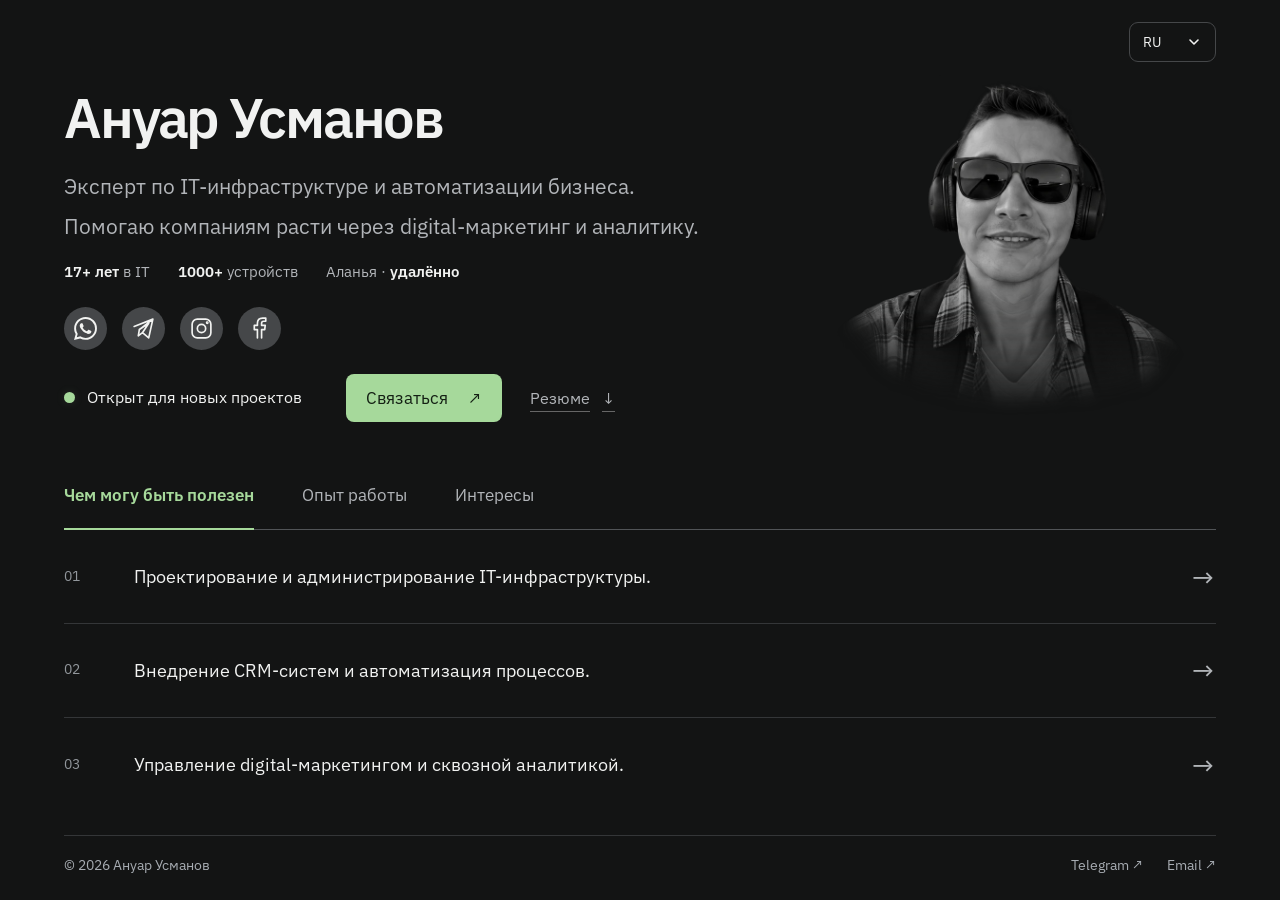
==== index.html @ 5388ab06 "Добавить превью-карточки для мессенджеров Ссылка на сайт уходила в WhatsApp, Telegram и LinkedIn без" ====
<!doctype html><html lang="ru"><head><meta charset="utf-8"><meta name="viewport" content="width=device-width,initial-scale=1,viewport-fit=cover"><title>Ануар Усманов — IT-инфраструктура, CRM и digital-маркетинг</title><meta name="description" content="Администрирование IT-инфраструктуры, внедрение CRM и автоматизация бизнеса, digital-маркетинг и сквозная аналитика. Ануар Усманов — опыт в IT с 2006 года."><meta name="robots" content="index, follow"><meta name="theme-color" content="#131414"><meta name="color-scheme" content="dark"><link rel="canonical" href="https://www.usmanov.biz/"><link rel="alternate" hreflang="ru" href="https://www.usmanov.biz/"><link rel="alternate" hreflang="en" href="https://www.usmanov.biz/en.html"><link rel="alternate" hreflang="tr" href="https://www.usmanov.biz/tr.html"><link rel="alternate" hreflang="x-default" href="https://www.usmanov.biz/"><meta property="og:type" content="profile"><meta property="og:site_name" content="Anuar Usmanov"><meta property="og:title" content="Ануар Усманов — IT-инфраструктура, CRM и digital-маркетинг"><meta property="og:description" content="Администрирование IT-инфраструктуры, внедрение CRM и автоматизация бизнеса, digital-маркетинг и сквозная аналитика. Ануар Усманов — опыт в IT с 2006 года."><meta property="og:url" content="https://www.usmanov.biz/"><meta property="og:image" content="https://www.usmanov.biz/og-ru.jpg"><meta property="og:image:width" content="1200"><meta property="og:image:height" content="630"><meta property="og:image:type" content="image/jpeg"><meta property="og:image:alt" content="Ануар Усманов — эксперт по IT-инфраструктуре и автоматизации бизнеса"><meta property="og:locale" content="ru_RU"><meta name="twitter:card" content="summary_large_image"><meta name="twitter:image" content="https://www.usmanov.biz/og-ru.jpg"><meta name="twitter:title" content="Ануар Усманов — IT-инфраструктура, CRM и digital-маркетинг"><meta name="twitter:description" content="Администрирование IT-инфраструктуры, внедрение CRM и автоматизация бизнеса, digital-маркетинг и сквозная аналитика. Ануар Усманов — опыт в IT с 2006 года."><link rel="icon" href="/favicon.svg" type="image/svg+xml"><link rel="preload" href="/portrait.webp" as="image"><link rel="preload" href="/fonts/plex-sans-600.woff2" as="font" type="font/woff2" crossorigin><link rel="preload" href="/fonts/plex-sans-400.woff2" as="font" type="font/woff2" crossorigin><link rel="stylesheet" href="/style.css"><script src="/app.js" defer></script><script type="application/ld+json">{"@context": "https://schema.org", "@graph": [{"@type": "Person", "@id": "https://www.usmanov.biz/#person", "name": "Ануар Усманов", "alternateName": "Anuar Usmanov", "url": "https://www.usmanov.biz/", "image": "https://www.usmanov.biz/portrait.webp", "email": "rest.vip7@gmail.com", "sameAs": ["https://wa.me/905541892668", "https://t.me/anuar_usm", "https://www.instagram.com/anuar.usmanov", "https://www.facebook.com/anuar.usmanov.71"], "knowsAbout": ["IT infrastructure", "CRM", "Business automation", "Digital marketing", "Web analytics"]}, {"@type": "WebSite", "@id": "https://www.usmanov.biz/#website", "url": "https://www.usmanov.biz/", "name": "Anuar Usmanov", "inLanguage": ["ru", "en", "tr"]}, {"@type": "ProfilePage", "@id": "https://www.usmanov.biz/#webpage", "url": "https://www.usmanov.biz/", "name": "Ануар Усманов — IT-инфраструктура, CRM и digital-маркетинг", "description": "Администрирование IT-инфраструктуры, внедрение CRM и автоматизация бизнеса, digital-маркетинг и сквозная аналитика. Ануар Усманов — опыт в IT с 2006 года.", "inLanguage": "ru", "mainEntity": {"@id": "https://www.usmanov.biz/#person"}, "isPartOf": {"@id": "https://www.usmanov.biz/#website"}}]}</script></head>
<body><a class="skip" href="#content">Перейти к содержимому</a><div class="site"><header class="hero"><details class="language"><summary aria-label="Язык сайта">RU<svg viewBox="0 0 16 16" aria-hidden="true"><path d="m4 6 4 4 4-4"/></svg></summary><nav aria-label="Язык сайта"><a href="/" lang="ru" hreflang="ru" aria-current="page">Русский</a><a href="/en.html" lang="en" hreflang="en">English</a><a href="/tr.html" lang="tr" hreflang="tr">Türkçe</a></nav></details><div class="hero-copy"><h1>Ануар Усманов</h1><div class="intro"><p>Эксперт по IT-инфраструктуре и автоматизации бизнеса.</p><p>Помогаю компаниям расти через digital-маркетинг и аналитику.</p></div><p class="facts"><span><b>17+ лет</b> в IT</span><span><b>1000+</b> устройств</span><span>Аланья · <b>удалённо</b></span></p><nav class="socials" aria-label="Social"><a href="https://wa.me/905541892668" target="_blank" rel="noopener noreferrer" aria-label="WhatsApp" title="WhatsApp"><svg viewBox="0 0 24 24" aria-hidden="true"><path d="M17.472 14.382c-.297-.149-1.758-.867-2.03-.967-.273-.099-.471-.148-.67.15-.197.297-.767.966-.94 1.164-.173.199-.347.223-.644.075-.297-.15-1.255-.463-2.39-1.475-.883-.788-1.48-1.761-1.653-2.059-.173-.297-.018-.458.13-.606.134-.133.298-.347.446-.52.149-.174.198-.298.298-.497.099-.198.05-.371-.025-.52-.075-.149-.669-1.612-.916-2.207-.242-.579-.487-.5-.669-.51-.173-.008-.371-.01-.57-.01-.198 0-.52.074-.792.372-.272.297-1.04 1.016-1.04 2.479 0 1.462 1.065 2.875 1.213 3.074.149.198 2.096 3.2 5.077 4.487.709.306 1.262.489 1.694.625.712.227 1.36.195 1.871.118.571-.085 1.758-.719 2.006-1.413.248-.694.248-1.289.173-1.413-.074-.124-.272-.198-.57-.347m-5.421 7.403h-.004a9.87 9.87 0 01-5.031-1.378l-.361-.214-3.741.982.998-3.648-.235-.374a9.86 9.86 0 01-1.51-5.26c.001-5.45 4.436-9.884 9.888-9.884 2.64 0 5.122 1.03 6.988 2.898a9.825 9.825 0 012.893 6.994c-.003 5.45-4.437 9.884-9.885 9.884m8.413-18.297A11.815 11.815 0 0012.05 0C5.495 0 .16 5.335.157 11.892c0 2.096.547 4.142 1.588 5.945L.057 24l6.305-1.654a11.882 11.882 0 005.683 1.448h.005c6.554 0 11.89-5.335 11.893-11.893a11.821 11.821 0 00-3.48-8.413Z"/></svg></a><a href="https://t.me/anuar_usm" target="_blank" rel="noopener noreferrer" aria-label="Telegram" title="Telegram"><svg viewBox="0 0 24 24" aria-hidden="true"><path d="m21 3-4 18-6-5-4 3 1-6L21 3ZM8 13l9-6-6 9M3 10l18-7"/></svg></a><a href="https://www.instagram.com/anuar.usmanov" target="_blank" rel="noopener noreferrer" aria-label="Instagram" title="Instagram"><svg viewBox="0 0 24 24" aria-hidden="true"><rect x="3" y="3" width="18" height="18" rx="5"/><circle cx="12" cy="12" r="4"/><circle cx="17.5" cy="6.5" r=".6"/></svg></a><a href="https://www.facebook.com/anuar.usmanov.71" target="_blank" rel="noopener noreferrer" aria-label="Facebook" title="Facebook"><svg viewBox="0 0 24 24" aria-hidden="true"><path d="M14 21v-8h3l.5-4H14V7c0-1 .5-2 2-2h2V2h-3c-3 0-5 2-5 5v2H7v4h3v8"/></svg></a></nav></div><div class="portrait"><img src="/portrait.webp" alt="Ануар Усманов" width="1254" height="1254" fetchpriority="high" decoding="async"></div><div class="hero-bottom"><p class="availability"><span aria-hidden="true"></span>Открыт для новых проектов</p><div class="actions"><a class="primary" href="https://t.me/anuar_usm" data-dialog="contact">Связаться <span aria-hidden="true">↗</span></a><a class="resume-link" href="/anuar-usmanov-it.pdf" data-dialog="resume">Резюме <span aria-hidden="true">↓</span></a></div></div></header>
<main id="content" tabindex="-1"><nav class="tabs" aria-label="Опыт работы"><a id="tab-services" class="tab" href="#services" aria-current="true">Чем могу быть полезен</a><a id="tab-experience" class="tab" href="#experience">Опыт работы</a><a id="tab-interests" class="tab" href="#interests">Интересы</a></nav><div class="panels"><section id="services" class="panel" aria-labelledby="tab-services"><h2 class="sr-only">Чем могу быть полезен</h2><div class="services"><a class="service-row" href="#experience-0"><span class="number">01</span><span>Проектирование и администрирование IT-инфраструктуры.</span><span class="arrow" aria-hidden="true">→</span></a><a class="service-row" href="#experience-1"><span class="number">02</span><span>Внедрение CRM-систем и автоматизация процессов.</span><span class="arrow" aria-hidden="true">→</span></a><a class="service-row" href="#experience-2"><span class="number">03</span><span>Управление digital-маркетингом и сквозной аналитикой.</span><span class="arrow" aria-hidden="true">→</span></a></div></section><section id="experience" class="panel" aria-labelledby="tab-experience"><h2 class="sr-only">Опыт работы</h2><div class="detail-stack"><article class="detail" id="experience-0" aria-labelledby="heading-experience-0"><span class="detail-index">01 / 03</span><h3 id="heading-experience-0">IT-инфраструктура</h3><p>В IT с 2006 года. Администрировал более 1000 устройств. Настраиваю серверы, сети, Active Directory, VPN, резервное копирование и безопасность.</p><p class="tags">Windows Server · Linux · MikroTik · Microsoft 365</p></article><article class="detail" id="experience-1" aria-labelledby="heading-experience-1"><span class="detail-index">02 / 03</span><h3 id="heading-experience-1">CRM и автоматизация</h3><p>Внедряю amoCRM, Bitrix24 и Kommo. Интегрирую сервисы, настраиваю мониторинг и поддержку пользователей. Готовлю документацию и инструкции для команд.</p><p class="tags">amoCRM · Bitrix24 · Kommo · Zabbix · Grafana</p></article><article class="detail" id="experience-2" aria-labelledby="heading-experience-2"><span class="detail-index">03 / 03</span><h3 id="heading-experience-2">Маркетинг и аналитика</h3><p>Реклама в Google Ads, Яндекс Директе, VK Ads и Meta Ads. Сквозная аналитика, GA4, Метрика, GTM и Conversion API. SEO, ретаргетинг и A/B-тесты.</p><p class="tags">Google Ads · Яндекс Директ · GA4 · GTM · SEO</p></article></div><div class="pager"><button type="button" data-step="-1" aria-label="Назад">←</button><div class="page-dots"><button type="button" class="page-dot" data-page="0" aria-label="IT-инфраструктура" aria-pressed="true">01</button><button type="button" class="page-dot" data-page="1" aria-label="CRM и автоматизация" aria-pressed="false">02</button><button type="button" class="page-dot" data-page="2" aria-label="Маркетинг и аналитика" aria-pressed="false">03</button></div><button type="button" data-step="1" aria-label="Далее">→</button></div></section><section id="interests" class="panel" aria-labelledby="tab-interests"><h2 class="sr-only">Интересы</h2><div class="detail-stack"><article class="detail" id="interests-0" aria-labelledby="heading-interests-0"><span class="detail-index">01 / 03</span><h3 id="heading-interests-0">Веб-разработка и ИИ</h3><p>Создаю сайты и дашборды с помощью ИИ. Применяю специализированные skills, адаптирую интерфейсы под разные экраны и развёртываю проекты на Vercel.</p><p class="tags">Сайты · Дашборды · AI · Vercel</p></article><article class="detail" id="interests-1" aria-labelledby="heading-interests-1"><span class="detail-index">02 / 03</span><h3 id="heading-interests-1">За пределами экрана</h3><p>Люблю пешие маршруты в горах, настольный теннис и пляжный волейбол. Есть спортивный разряд по настольному теннису.</p><p class="tags">Горы · Теннис · Волейбол</p></article><article class="detail" id="interests-2" aria-labelledby="heading-interests-2"><span class="detail-index">03 / 03</span><h3 id="heading-interests-2">Образование и языки</h3><p>ЕНУ им. Л. Н. Гумилёва, математическое компьютерное моделирование, 2009. Казахский — родной, русский — C2, турецкий — B2, английский — B1.</p><p class="tags">Windows Server · Веб-разработка · Vue.js</p></article></div><div class="pager"><button type="button" data-step="-1" aria-label="Назад">←</button><div class="page-dots"><button type="button" class="page-dot" data-page="0" aria-label="Веб-разработка и ИИ" aria-pressed="true">01</button><button type="button" class="page-dot" data-page="1" aria-label="За пределами экрана" aria-pressed="false">02</button><button type="button" class="page-dot" data-page="2" aria-label="Образование и языки" aria-pressed="false">03</button></div><button type="button" data-step="1" aria-label="Далее">→</button></div></section></div></main><footer><span>© 2026 Ануар Усманов</span><div><a href="https://t.me/anuar_usm" target="_blank" rel="noopener noreferrer">Telegram ↗</a><a href="mailto:rest.vip7@gmail.com">Email ↗</a></div></footer></div>
<dialog id="contact" aria-labelledby="contact-title"><button class="close" aria-label="Закрыть">×</button><h2 id="contact-title">Обсудим вашу задачу</h2><p>Напишите о проекте, задачах и сроках — обсудим, чем я могу помочь.</p><a class="dialog-link" href="https://t.me/anuar_usm" target="_blank" rel="noopener noreferrer"><span>Telegram<small>@anuar_usm</small></span>↗</a><a class="dialog-link" href="https://wa.me/905541892668" target="_blank" rel="noopener noreferrer"><span>WhatsApp<small>+90 554 189 26 68</small></span>↗</a><a class="dialog-link" href="mailto:rest.vip7@gmail.com"><span>Email<small>rest.vip7@gmail.com</small></span>↗</a></dialog><dialog id="resume" aria-labelledby="resume-title"><button class="close" aria-label="Закрыть">×</button><h2 id="resume-title">Опыт в деталях</h2><p>Выберите направление. Резюме на русском языке.</p><a class="dialog-link" href="/anuar-usmanov-it.pdf" download><span>Системный администратор<small>Февраль 2025 · PDF</small></span>↓</a><a class="dialog-link" href="/anuar-usmanov-digital.pdf" download><span>Трафик-менеджер<small>Март 2025 · PDF</small></span>↓</a></dialog><script>(function(m,e,t,r,i,k,a){m[i]=m[i]||function(){(m[i].a=m[i].a||[]).push(arguments)};m[i].l=1*new Date();for(var j=0;j<document.scripts.length;j++){if(document.scripts[j].src===r){return}}k=e.createElement(t),a=e.getElementsByTagName(t)[0],k.async=1,k.src=r,a.parentNode.insertBefore(k,a)})(window,document,"script","https://mc.yandex.ru/metrika/tag.js","ym");ym(94920743,"init",{clickmap:true,trackLinks:true,accurateTrackBounce:true})</script><noscript><div><img src="https://mc.yandex.ru/watch/94920743" style="position:absolute;left:-9999px" alt=""></div></noscript></body></html>
---- style.css ----
@font-face{font-family:"IBM Plex Sans";font-style:normal;font-weight:400;font-display:swap;src:url("/fonts/plex-sans-400.woff2") format("woff2")}
@font-face{font-family:"IBM Plex Sans";font-style:normal;font-weight:600;font-display:swap;src:url("/fonts/plex-sans-600.woff2") format("woff2")}
:root{color-scheme:dark;--bg:#131414;--text:#f1f2f1;--muted:#b2b5b9;--accent:#a6d99b;--line:#343638;font-family:"IBM Plex Sans",system-ui,-apple-system,"Segoe UI",sans-serif;background:var(--bg);color:var(--text);font-synthesis:none}*{box-sizing:border-box}body{margin:0}a{color:inherit;text-decoration:none}button,summary,a{-webkit-tap-highlight-color:transparent;touch-action:manipulation}button{font:inherit;color:inherit;cursor:pointer;background:none;border:0}button:focus-visible,a:focus-visible,summary:focus-visible{outline:2px solid var(--accent);outline-offset:5px}svg{width:24px;height:24px;fill:none;stroke:currentColor;stroke-width:1.6;stroke-linecap:round;stroke-linejoin:round}p,h1,h2,h3{margin:0}button:disabled{opacity:.35;cursor:default}.sr-only{position:absolute;width:1px;height:1px;padding:0;margin:-1px;overflow:hidden;clip:rect(0,0,0,0);white-space:nowrap;border:0}.skip{position:fixed;top:12px;left:12px;z-index:20;background:var(--accent);color:#131414;padding:12px;transform:translateY(-180%)}.skip:focus{transform:none}.site{width:min(100%,1440px);margin:auto;padding:42px 64px 24px}.hero{position:relative;min-height:405px;padding:28px 0 35px}.hero-copy{position:relative;z-index:1;width:66%}h1{font-size:clamp(2.5rem,4.4vw,4rem);line-height:1.07;letter-spacing:-.038em;font-weight:600}.intro{max-width:690px;margin-top:24px;color:var(--muted);font-size:clamp(1rem,1.65vw,1.45rem);line-height:1.42}.intro p+p{margin-top:10px}.socials{display:flex;gap:15px;margin-top:26px}.socials a{width:43px;height:43px;display:grid;place-items:center;border-radius:50%;background:#454749;color:#f2f3f1;transition:background .18s,transform .18s}.socials svg{width:25px;height:25px}.socials a:hover{background:#616663;transform:translateY(-2px)}.language{position:absolute;right:0;top:-20px;z-index:5;font-size:14px}.language summary{list-style:none;display:flex;align-items:center;justify-content:space-between;gap:25px;padding:10px 13px;border:1px solid #454749;border-radius:9px;cursor:pointer;min-height:40px}.language summary::-webkit-details-marker{display:none}.language svg{width:16px;height:16px}.language nav{position:absolute;top:calc(100% + 8px);right:0;padding:6px;width:132px;background:#222424;border:1px solid var(--line);border-radius:10px;box-shadow:0 12px 35px #0008}.language nav a{display:block;padding:11px;border-radius:5px}.language nav a:hover,.language nav a[aria-current]{color:var(--accent);background:#303530}.portrait{position:absolute;right:1%;top:8px;width:33%;max-width:400px;pointer-events:none;isolation:isolate}.portrait img{display:block;width:100%;height:auto;filter:brightness(.86);mask-image:linear-gradient(to bottom,#000 0%,#000 55%,#000b 70%,transparent 97%);-webkit-mask-image:linear-gradient(to bottom,#000 0%,#000 55%,#000b 70%,transparent 97%)}.hero-bottom{position:relative;z-index:2;display:flex;align-items:center;gap:44px;margin-top:22px}.availability{display:flex;align-items:center;gap:12px;font-size:16px;line-height:1.4}.availability>span{width:11px;height:11px;flex:none;border-radius:50%;background:var(--accent);box-shadow:0 0 10px #a6d99b20}.actions{display:flex;align-items:center;gap:28px}.primary{display:inline-flex;gap:20px;align-items:center;justify-content:center;border-radius:8px;padding:13px 20px;min-height:46px;font-size:17px;background:var(--accent);color:#142014;transition:background .18s}.primary:hover{background:#b9e9ae}.resume-link{display:flex;gap:12px;align-items:center;color:var(--muted);font-size:16px;padding:12px 0;text-decoration:underline;text-decoration-color:#666;text-underline-offset:7px}.resume-link:hover{color:var(--text)}main{min-width:0;outline:none}.tabs{display:flex;gap:48px;border-bottom:1px solid #515457}.tab{font-size:17px;line-height:1.3;padding:0 0 22px;color:var(--muted);border-bottom:2px solid transparent;margin-bottom:-1px;min-height:44px;display:flex;align-items:center}.tab:hover{color:var(--text)}.tab[aria-current]{color:var(--accent);border-bottom-color:var(--accent);font-weight:600}.panel{padding:0}.service-row{min-height:78px;padding:20px 0;display:grid;grid-template-columns:50px 1fr 24px;gap:20px;align-items:center;border-bottom:1px solid var(--line);font-size:18px;line-height:1.4;transition:color .18s,background .18s}.service-row:hover{color:var(--accent);background:#ffffff02}.number{font-size:14px;color:#92979c}.arrow{color:var(--muted);font-size:27px;font-weight:400;transition:transform .18s}.service-row:hover .arrow{transform:translateX(4px);color:var(--accent)}.detail-stack{position:relative}.detail{padding:24px 0 15px}.detail-index{color:var(--accent);font-size:13px;letter-spacing:.08em}.detail h3{font-size:23px;font-weight:600;letter-spacing:-.02em;margin:8px 0 12px}.detail p{max-width:960px;font-size:17px;color:#c5c8ca;line-height:1.5}.detail .tags{font-size:14px;color:#9da7a0;margin-top:14px}.pager{display:none;align-items:center;justify-content:flex-end;gap:20px;border-top:1px solid var(--line);padding-top:6px}.pager button{min-width:42px;min-height:38px;color:var(--muted);font-size:20px;border-radius:5px}.page-dots{display:flex;gap:4px}.page-dots button{font-size:13px}.page-dot[aria-pressed=true]{color:var(--accent);background:#a6d99b0d}.pager button:hover{color:var(--accent)}footer{display:flex;justify-content:space-between;align-items:center;gap:20px;border-top:1px solid var(--line);padding-top:20px;margin-top:30px;color:#a7acb2;font-size:14px;line-height:1.4}footer>div{display:flex;gap:24px}footer a:hover{color:var(--accent)}dialog{color:var(--text);background:#1c1e1e;border:1px solid #414541;border-radius:15px;padding:42px 30px 26px;width:min(490px,calc(100% - 32px));max-height:calc(100dvh - 32px);box-shadow:0 20px 120px #0009}dialog::backdrop{background:#080a09bf;backdrop-filter:blur(8px)}dialog h2{font-size:27px;letter-spacing:-.025em;line-height:1.2;margin-bottom:15px}dialog>p{color:var(--muted);font-size:16px;line-height:1.5;margin-bottom:20px}.close{position:absolute;right:8px;top:5px;width:44px;height:44px;font-size:28px;color:var(--muted)}.dialog-link{display:flex;align-items:center;justify-content:space-between;gap:12px;padding:18px 0;border-top:1px solid var(--line);font-size:18px}.dialog-link:hover{color:var(--accent)}.dialog-link small{display:block;color:var(--muted);font-size:14px;margin-top:6px}.not-found{max-width:800px;margin:15vh auto;padding:32px}.not-found h1{margin:25px 0}
.js .site{height:100svh;min-height:660px;display:grid;grid-template-rows:minmax(330px,1.35fr) minmax(280px,1fr) auto}.js .hero{min-height:0;display:flex;flex-direction:column;justify-content:center;padding-top:18px}.js .hero-bottom{margin-top:24px}.js main{display:flex;flex-direction:column;min-height:0}.js .panels{flex:1;min-height:0;position:relative}.js .panel{height:100%;display:flex;flex-direction:column;justify-content:space-between}.js .panel[hidden],.js .detail[hidden]{display:none}.js .services{height:100%;display:grid;grid-template-rows:repeat(3,1fr)}.js .service-row{min-height:0}.js .pager{display:flex}.js .detail-stack{flex:1;min-height:0}.js footer{margin-top:24px}.js .service-row:last-child{border-bottom:0}
@media(min-width:1600px){.site{max-width:1540px;padding-top:6vh;padding-bottom:4vh}.hero-copy{width:65%}.intro{font-size:24px}.portrait{max-width:440px}.tab{font-size:20px}.service-row{font-size:22px}.detail p{font-size:20px;max-width:1050px}.detail h3{font-size:28px}.availability{font-size:18px}}
@media(max-height:780px) and (min-width:761px){.site{padding-top:28px;padding-bottom:18px}.js .site{min-height:600px;grid-template-rows:minmax(285px,1.35fr) minmax(245px,1fr) auto}.hero{padding-top:10px}.language{top:-7px}h1{font-size:clamp(2.4rem,4vw,3.6rem)}.intro{margin-top:18px;font-size:19px}.socials{margin-top:18px}.portrait{max-width:315px;top:15px}.js .hero-bottom{margin-top:17px}.tab{padding-bottom:17px}.detail{padding-top:15px}.detail h3{font-size:21px;margin-bottom:8px}.detail p{font-size:16px;line-height:1.45}.detail .tags{margin-top:9px}.js footer{margin-top:16px;padding-top:16px}}
@media(max-width:1050px){.site{padding-left:36px;padding-right:36px}.hero-copy{width:70%}.portrait{right:-8px;width:32%;top:45px}.hero-bottom{gap:24px}.tabs{gap:32px}.intro{max-width:540px}.availability{font-size:14px}.actions{gap:20px}.service-row{font-size:17px;grid-template-columns:35px 1fr 24px;gap:14px}}
@media(max-width:760px){.site{padding:24px 24px 18px}.js .site{min-height:640px;grid-template-rows:minmax(300px,1.15fr) minmax(260px,1fr) auto}.hero{padding:40px 0 22px;min-height:330px}.js .hero{padding-top:28px;padding-bottom:26px;justify-content:center}.language{top:-10px}.language summary{min-height:34px;padding:6px 10px;font-size:12px;gap:13px}.hero-copy{width:100%}h1{font-size:clamp(1.9rem,5.6vw,2.8rem);max-width:95%;letter-spacing:-.035em}.intro{font-size:16px;line-height:1.4;max-width:70%;margin-top:17px}.intro p+p{margin-top:9px}.portrait{width:31%;top:86px;right:-10px}.socials{margin-top:18px;gap:12px}.socials a{width:36px;height:36px}.socials svg{width:22px;height:22px}.hero-bottom{display:flex;flex-wrap:wrap;gap:16px}.js .hero-bottom{margin-top:17px}.availability{font-size:14px;gap:9px}.availability>span{width:8px;height:8px}.actions{gap:24px}.primary{font-size:15px;padding:10px 16px;min-height:42px;gap:16px}.resume-link{font-size:14px;padding:10px 0}.tabs{gap:0;justify-content:space-between}.tab{font-size:14px;padding:0 4px 15px;max-width:42%;line-height:1.35}.tab:first-child{padding-left:0;max-width:40%}.service-row{font-size:16px;line-height:1.4;grid-template-columns:23px 1fr 20px;gap:12px;padding:14px 0;min-height:74px}.number{font-size:12px}.arrow{font-size:23px}.detail{padding:18px 0 10px}.detail h3{font-size:21px;margin:6px 0 10px}.detail p{font-size:16px;line-height:1.45}.detail .tags{font-size:12px;line-height:1.4;margin-top:12px}.detail-index{font-size:12px}.pager{padding-top:3px;gap:16px}.pager button{min-height:34px}.js footer{margin-top:16px;padding-top:15px}footer{font-size:12px;gap:10px}footer>div{gap:15px}.js:has(.panel:not(#services):not([hidden])) .site{grid-template-rows:minmax(260px,.95fr) minmax(310px,1.2fr) auto}.js:has(.panel:not(#services):not([hidden])) .intro{font-size:15px}.js:has(.panel:not(#services):not([hidden])) .socials{margin-top:12px}}
@media(max-width:380px){.site{padding-left:18px;padding-right:18px}.js .site{min-height:620px}h1{font-size:28px}.intro{font-size:15px;max-width:73%}.portrait{width:30%;right:-9px}.hero-bottom{gap:12px}.tab{font-size:13px}.service-row{font-size:15px;gap:9px}.detail p{font-size:15px}.detail h3{font-size:20px}.detail .tags{margin-top:8px}.js:has(.panel:not(#services):not([hidden])) .site{grid-template-rows:265px minmax(295px,1fr) auto}.js:has(.panel:not(#services):not([hidden])) .hero{padding-top:20px;padding-bottom:12px}.js:has(.panel:not(#services):not([hidden])) .intro{font-size:14px}.js:has(.panel:not(#services):not([hidden])) .hero-bottom{margin-top:12px}.js:has(.panel:not(#services):not([hidden])) .socials{margin-top:10px}.js footer{margin-top:10px;padding-top:12px}footer{font-size:11px}footer>div{gap:12px}}
@media(max-height:520px) and (min-width:600px){.site{padding:20px 28px 14px}.js .site{min-height:360px;height:100svh;grid-template-columns:1fr 1fr;grid-template-rows:1fr auto;column-gap:32px}.hero-copy{width:100%}.js .hero{padding:24px 0 8px}.portrait{display:none}.language{top:-9px;right:0}h1{font-size:30px;padding-right:50px}.intro{font-size:15px;max-width:100%;margin-top:12px}.socials{margin-top:12px}.socials a{width:30px;height:30px}.hero-bottom{flex-direction:column;align-items:flex-start;gap:8px}.js .hero-bottom{margin-top:10px}.availability{font-size:13px}.primary{min-height:36px;padding:8px 14px;font-size:14px}.actions{gap:20px}.tabs{gap:14px}.tab{font-size:13px;padding-bottom:13px}.service-row{font-size:15px;grid-template-columns:20px 1fr 18px;gap:8px;padding:10px 0}.js main{padding-top:6px}.detail{padding-top:12px}.detail p{font-size:14px;line-height:1.35}.detail h3{font-size:18px;margin:5px 0 8px}.detail .tags{font-size:12px;margin-top:8px}.detail-index{font-size:12px}.pager button{min-height:28px}.pager{padding-top:0}.js footer{grid-column:1/-1;margin-top:8px;padding-top:9px;font-size:12px}.js:has(.panel:not(#services):not([hidden])) .site{grid-template-rows:1fr auto}.js:has(.panel:not(#services):not([hidden])) .intro{font-size:15px}}
@media(max-width:760px) and (min-height:521px){.js:has(.panel:not(#services):not([hidden])) .site{grid-template-rows:210px minmax(295px,1fr) auto;min-height:560px}.js:has(.panel:not(#services):not([hidden])) .hero{padding-top:32px;padding-bottom:20px;justify-content:center}.js:has(.panel:not(#services):not([hidden])) .intro,.js:has(.panel:not(#services):not([hidden])) .socials{display:none}.js:has(.panel:not(#services):not([hidden])) .hero-copy{width:78%}.js:has(.panel:not(#services):not([hidden])) h1{font-size:28px}.js:has(.panel:not(#services):not([hidden])) .portrait{width:27%;top:34px;right:-10px}.js:has(.panel:not(#services):not([hidden])) .hero-bottom{margin-top:20px;gap:14px}.js:has(.panel:not(#services):not([hidden])) .language{top:-10px}}
@media(max-width:380px) and (max-height:620px){.js .site{min-height:560px;grid-template-rows:295px minmax(200px,1fr) auto;padding-top:16px;padding-bottom:12px}.js .hero{padding-top:28px;padding-bottom:12px}.intro{font-size:14px;line-height:1.35;margin-top:12px}.intro p+p{margin-top:7px}.socials{margin-top:12px}.js .hero-bottom{margin-top:12px;gap:10px}.service-row{font-size:14px;padding:10px 0}.tab{padding-bottom:10px}.js:has(.panel:not(#services):not([hidden])) .site{grid-template-rows:180px minmax(300px,1fr) auto}.js:has(.panel:not(#services):not([hidden])) .hero{padding-top:24px}.js:has(.panel:not(#services):not([hidden])) .hero-bottom{gap:10px;margin-top:14px}.detail{padding-top:12px}.detail p{font-size:15px}}
@media(max-width:380px) and (min-height:521px){.js:has(.panel:not(#services):not([hidden])) .site{grid-template-rows:180px minmax(285px,1fr) auto}.js:has(.panel:not(#services):not([hidden])) .hero-copy{width:82%}.js:has(.panel:not(#services):not([hidden])) h1{font-size:25px}.js:has(.panel:not(#services):not([hidden])) .hero{padding-top:22px;padding-bottom:10px}.js:has(.panel:not(#services):not([hidden])) .hero-bottom{margin-top:12px;gap:10px}.detail .tags{font-size:12px}.detail p{font-size:15px;line-height:1.4}}
.socials a[aria-label="WhatsApp"] svg{fill:currentColor;stroke:none;width:23px;height:23px}
@media(max-width:760px){.portrait{display:none}.intro{max-width:100%}.js:has(.panel:not(#services):not([hidden])) .hero-copy{width:100%}.socials a[aria-label="WhatsApp"] svg{width:21px;height:21px}}
.js.needs-space .site{height:auto;min-height:100svh;grid-template-rows:auto auto auto}.js.needs-space .hero{min-height:250px}.js.needs-space .detail-stack{min-height:max-content}.js.needs-space .panel{height:auto}
@media(prefers-reduced-motion:reduce){*,*::before,*::after{transition:none!important;animation:none!important}}@media print{.site,.js .site{height:auto;display:block;min-height:0}.hero{min-height:0}.language,.socials,.actions,.pager,dialog{display:none!important}.js .panel[hidden],.js .detail[hidden]{display:block!important}.js .panel{height:auto}body,:root{background:white;color:black}.intro,.detail p,.detail .tags{color:#333}.portrait{display:none}.tabs{margin-top:30px}.detail{break-inside:avoid}}

/* ── Правки ревизии ───────────────────────────────────────────────────────
   Идут в конце файла намеренно: переопределяют более ранние правила. */

/* Портрет на телефоне скрыт по решению заказчика: на узком экране он съедал
   место, которого не хватало строке фактов и панели вкладок. Лицо остаётся
   на десктопе, где для него есть воздух. */
@media(max-width:760px){
  .portrait{display:none}
  .hero-copy{width:100%}
  .intro{max-width:100%}
}

/* Все три карточки сразу, когда экран это позволяет. Пролистывать по одной
   при половине пустого экрана — терять и время читателя, и аргументы. */
@media(min-width:1100px) and (min-height:720px){
  .js .detail[hidden]{display:block}
  .detail-stack{
    display:grid;grid-template-columns:repeat(3,minmax(0,1fr));
    gap:0 40px;align-items:start;
  }
  .detail{padding-top:0}
  .js .pager{display:none}
}

/* Строка фактов на первом экране: 17 лет и 1000+ устройств лежали внутри
   вкладки «Опыт», то есть главные аргументы видел только тот, кто до них
   дощёлкал. */
.facts{
  display:flex;flex-wrap:wrap;gap:8px 28px;margin-top:20px;
  font-size:15px;color:var(--muted);
}
.facts b{color:var(--text);font-weight:600}
@media(max-width:760px){.facts{gap:6px 18px;font-size:13px;margin-top:16px}}
@media(max-width:430px){
  .facts{gap:12px;font-size:11px;margin-top:2px;flex-wrap:nowrap}
  .socials{margin-top:10px}
  .facts span:last-child{display:none}
}
@media(max-height:520px) and (min-width:600px){.facts{display:none}}
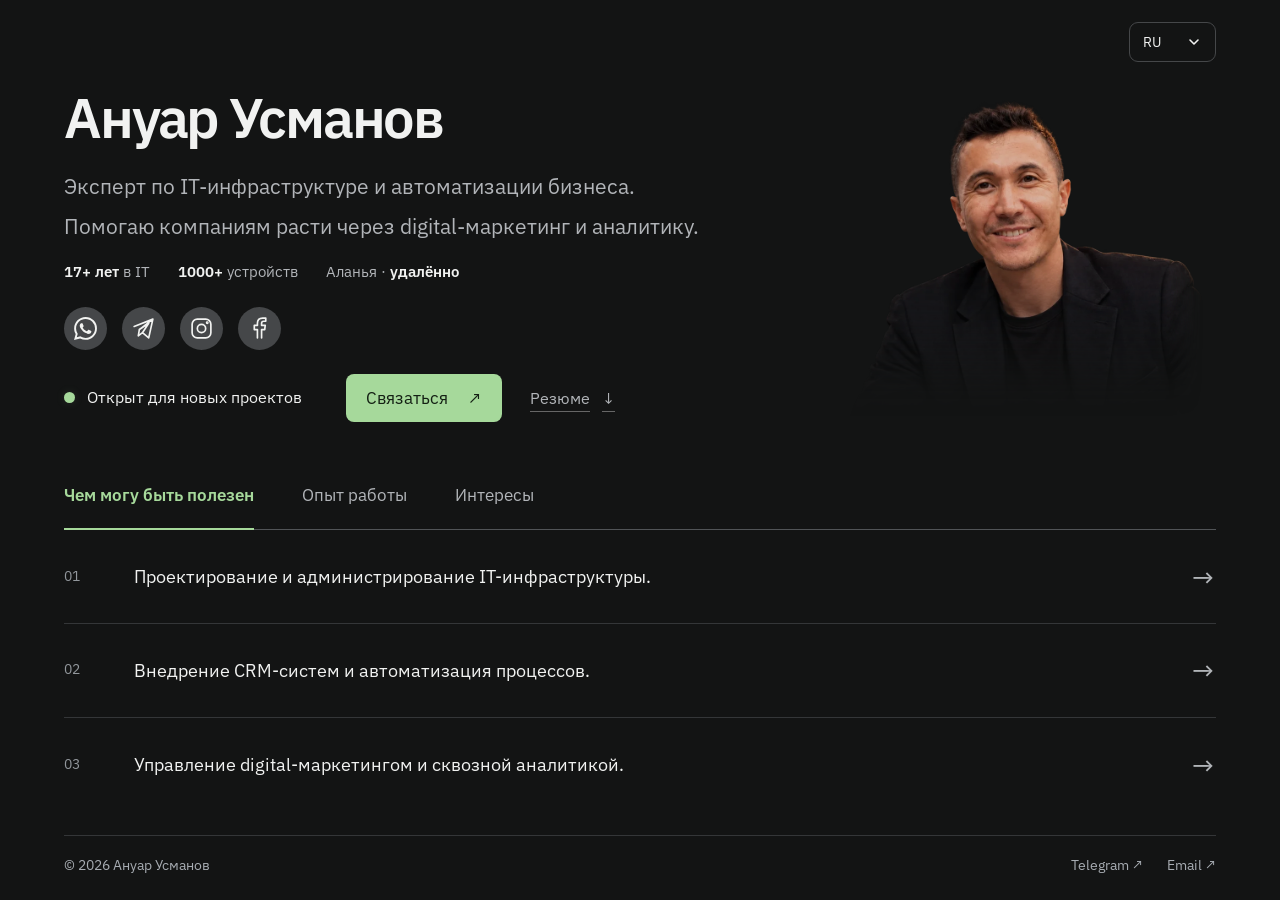
==== commit 931e25f8: "Заменить портрет на первом экране На старом фото владелец в тёмных очках: глаз не видно, а для сайта" ====
--- a/index.html
+++ b/index.html
@@ -1,4 +1,4 @@
-<!doctype html><html lang="ru"><head><meta charset="utf-8"><meta name="viewport" content="width=device-width,initial-scale=1,viewport-fit=cover"><title>Ануар Усманов — IT-инфраструктура, CRM и digital-маркетинг</title><meta name="description" content="Администрирование IT-инфраструктуры, внедрение CRM и автоматизация бизнеса, digital-маркетинг и сквозная аналитика. Ануар Усманов — опыт в IT с 2006 года."><meta name="robots" content="index, follow"><meta name="theme-color" content="#131414"><meta name="color-scheme" content="dark"><link rel="canonical" href="https://www.usmanov.biz/"><link rel="alternate" hreflang="ru" href="https://www.usmanov.biz/"><link rel="alternate" hreflang="en" href="https://www.usmanov.biz/en.html"><link rel="alternate" hreflang="tr" href="https://www.usmanov.biz/tr.html"><link rel="alternate" hreflang="x-default" href="https://www.usmanov.biz/"><meta property="og:type" content="profile"><meta property="og:site_name" content="Anuar Usmanov"><meta property="og:title" content="Ануар Усманов — IT-инфраструктура, CRM и digital-маркетинг"><meta property="og:description" content="Администрирование IT-инфраструктуры, внедрение CRM и автоматизация бизнеса, digital-маркетинг и сквозная аналитика. Ануар Усманов — опыт в IT с 2006 года."><meta property="og:url" content="https://www.usmanov.biz/"><meta property="og:image" content="https://www.usmanov.biz/og-ru.jpg"><meta property="og:image:width" content="1200"><meta property="og:image:height" content="630"><meta property="og:image:type" content="image/jpeg"><meta property="og:image:alt" content="Ануар Усманов — эксперт по IT-инфраструктуре и автоматизации бизнеса"><meta property="og:locale" content="ru_RU"><meta name="twitter:card" content="summary_large_image"><meta name="twitter:image" content="https://www.usmanov.biz/og-ru.jpg"><meta name="twitter:title" content="Ануар Усманов — IT-инфраструктура, CRM и digital-маркетинг"><meta name="twitter:description" content="Администрирование IT-инфраструктуры, внедрение CRM и автоматизация бизнеса, digital-маркетинг и сквозная аналитика. Ануар Усманов — опыт в IT с 2006 года."><link rel="icon" href="/favicon.svg" type="image/svg+xml"><link rel="preload" href="/portrait.webp" as="image"><link rel="preload" href="/fonts/plex-sans-600.woff2" as="font" type="font/woff2" crossorigin><link rel="preload" href="/fonts/plex-sans-400.woff2" as="font" type="font/woff2" crossorigin><link rel="stylesheet" href="/style.css"><script src="/app.js" defer></script><script type="application/ld+json">{"@context": "https://schema.org", "@graph": [{"@type": "Person", "@id": "https://www.usmanov.biz/#person", "name": "Ануар Усманов", "alternateName": "Anuar Usmanov", "url": "https://www.usmanov.biz/", "image": "https://www.usmanov.biz/portrait.webp", "email": "rest.vip7@gmail.com", "sameAs": ["https://wa.me/905541892668", "https://t.me/anuar_usm", "https://www.instagram.com/anuar.usmanov", "https://www.facebook.com/anuar.usmanov.71"], "knowsAbout": ["IT infrastructure", "CRM", "Business automation", "Digital marketing", "Web analytics"]}, {"@type": "WebSite", "@id": "https://www.usmanov.biz/#website", "url": "https://www.usmanov.biz/", "name": "Anuar Usmanov", "inLanguage": ["ru", "en", "tr"]}, {"@type": "ProfilePage", "@id": "https://www.usmanov.biz/#webpage", "url": "https://www.usmanov.biz/", "name": "Ануар Усманов — IT-инфраструктура, CRM и digital-маркетинг", "description": "Администрирование IT-инфраструктуры, внедрение CRM и автоматизация бизнеса, digital-маркетинг и сквозная аналитика. Ануар Усманов — опыт в IT с 2006 года.", "inLanguage": "ru", "mainEntity": {"@id": "https://www.usmanov.biz/#person"}, "isPartOf": {"@id": "https://www.usmanov.biz/#website"}}]}</script></head>
-<body><a class="skip" href="#content">Перейти к содержимому</a><div class="site"><header class="hero"><details class="language"><summary aria-label="Язык сайта">RU<svg viewBox="0 0 16 16" aria-hidden="true"><path d="m4 6 4 4 4-4"/></svg></summary><nav aria-label="Язык сайта"><a href="/" lang="ru" hreflang="ru" aria-current="page">Русский</a><a href="/en.html" lang="en" hreflang="en">English</a><a href="/tr.html" lang="tr" hreflang="tr">Türkçe</a></nav></details><div class="hero-copy"><h1>Ануар Усманов</h1><div class="intro"><p>Эксперт по IT-инфраструктуре и автоматизации бизнеса.</p><p>Помогаю компаниям расти через digital-маркетинг и аналитику.</p></div><p class="facts"><span><b>17+ лет</b> в IT</span><span><b>1000+</b> устройств</span><span>Аланья · <b>удалённо</b></span></p><nav class="socials" aria-label="Social"><a href="https://wa.me/905541892668" target="_blank" rel="noopener noreferrer" aria-label="WhatsApp" title="WhatsApp"><svg viewBox="0 0 24 24" aria-hidden="true"><path d="M17.472 14.382c-.297-.149-1.758-.867-2.03-.967-.273-.099-.471-.148-.67.15-.197.297-.767.966-.94 1.164-.173.199-.347.223-.644.075-.297-.15-1.255-.463-2.39-1.475-.883-.788-1.48-1.761-1.653-2.059-.173-.297-.018-.458.13-.606.134-.133.298-.347.446-.52.149-.174.198-.298.298-.497.099-.198.05-.371-.025-.52-.075-.149-.669-1.612-.916-2.207-.242-.579-.487-.5-.669-.51-.173-.008-.371-.01-.57-.01-.198 0-.52.074-.792.372-.272.297-1.04 1.016-1.04 2.479 0 1.462 1.065 2.875 1.213 3.074.149.198 2.096 3.2 5.077 4.487.709.306 1.262.489 1.694.625.712.227 1.36.195 1.871.118.571-.085 1.758-.719 2.006-1.413.248-.694.248-1.289.173-1.413-.074-.124-.272-.198-.57-.347m-5.421 7.403h-.004a9.87 9.87 0 01-5.031-1.378l-.361-.214-3.741.982.998-3.648-.235-.374a9.86 9.86 0 01-1.51-5.26c.001-5.45 4.436-9.884 9.888-9.884 2.64 0 5.122 1.03 6.988 2.898a9.825 9.825 0 012.893 6.994c-.003 5.45-4.437 9.884-9.885 9.884m8.413-18.297A11.815 11.815 0 0012.05 0C5.495 0 .16 5.335.157 11.892c0 2.096.547 4.142 1.588 5.945L.057 24l6.305-1.654a11.882 11.882 0 005.683 1.448h.005c6.554 0 11.89-5.335 11.893-11.893a11.821 11.821 0 00-3.48-8.413Z"/></svg></a><a href="https://t.me/anuar_usm" target="_blank" rel="noopener noreferrer" aria-label="Telegram" title="Telegram"><svg viewBox="0 0 24 24" aria-hidden="true"><path d="m21 3-4 18-6-5-4 3 1-6L21 3ZM8 13l9-6-6 9M3 10l18-7"/></svg></a><a href="https://www.instagram.com/anuar.usmanov" target="_blank" rel="noopener noreferrer" aria-label="Instagram" title="Instagram"><svg viewBox="0 0 24 24" aria-hidden="true"><rect x="3" y="3" width="18" height="18" rx="5"/><circle cx="12" cy="12" r="4"/><circle cx="17.5" cy="6.5" r=".6"/></svg></a><a href="https://www.facebook.com/anuar.usmanov.71" target="_blank" rel="noopener noreferrer" aria-label="Facebook" title="Facebook"><svg viewBox="0 0 24 24" aria-hidden="true"><path d="M14 21v-8h3l.5-4H14V7c0-1 .5-2 2-2h2V2h-3c-3 0-5 2-5 5v2H7v4h3v8"/></svg></a></nav></div><div class="portrait"><img src="/portrait.webp" alt="Ануар Усманов" width="1254" height="1254" fetchpriority="high" decoding="async"></div><div class="hero-bottom"><p class="availability"><span aria-hidden="true"></span>Открыт для новых проектов</p><div class="actions"><a class="primary" href="https://t.me/anuar_usm" data-dialog="contact">Связаться <span aria-hidden="true">↗</span></a><a class="resume-link" href="/anuar-usmanov-it.pdf" data-dialog="resume">Резюме <span aria-hidden="true">↓</span></a></div></div></header>
+<!doctype html><html lang="ru"><head><meta charset="utf-8"><meta name="viewport" content="width=device-width,initial-scale=1,viewport-fit=cover"><title>Ануар Усманов — IT-инфраструктура, CRM и digital-маркетинг</title><meta name="description" content="Администрирование IT-инфраструктуры, внедрение CRM и автоматизация бизнеса, digital-маркетинг и сквозная аналитика. Ануар Усманов — опыт в IT с 2006 года."><meta name="robots" content="index, follow"><meta name="theme-color" content="#131414"><meta name="color-scheme" content="dark"><link rel="canonical" href="https://www.usmanov.biz/"><link rel="alternate" hreflang="ru" href="https://www.usmanov.biz/"><link rel="alternate" hreflang="en" href="https://www.usmanov.biz/en.html"><link rel="alternate" hreflang="tr" href="https://www.usmanov.biz/tr.html"><link rel="alternate" hreflang="x-default" href="https://www.usmanov.biz/"><meta property="og:type" content="profile"><meta property="og:site_name" content="Anuar Usmanov"><meta property="og:title" content="Ануар Усманов — IT-инфраструктура, CRM и digital-маркетинг"><meta property="og:description" content="Администрирование IT-инфраструктуры, внедрение CRM и автоматизация бизнеса, digital-маркетинг и сквозная аналитика. Ануар Усманов — опыт в IT с 2006 года."><meta property="og:url" content="https://www.usmanov.biz/"><meta property="og:image" content="https://www.usmanov.biz/og-ru.jpg"><meta property="og:image:width" content="1200"><meta property="og:image:height" content="630"><meta property="og:image:type" content="image/jpeg"><meta property="og:image:alt" content="Ануар Усманов — эксперт по IT-инфраструктуре и автоматизации бизнеса"><meta property="og:locale" content="ru_RU"><meta name="twitter:card" content="summary_large_image"><meta name="twitter:image" content="https://www.usmanov.biz/og-ru.jpg"><meta name="twitter:title" content="Ануар Усманов — IT-инфраструктура, CRM и digital-маркетинг"><meta name="twitter:description" content="Администрирование IT-инфраструктуры, внедрение CRM и автоматизация бизнеса, digital-маркетинг и сквозная аналитика. Ануар Усманов — опыт в IT с 2006 года."><link rel="icon" href="/favicon.svg" type="image/svg+xml"><link rel="preload" href="/portrait-2026.webp" as="image"><link rel="preload" href="/fonts/plex-sans-600.woff2" as="font" type="font/woff2" crossorigin><link rel="preload" href="/fonts/plex-sans-400.woff2" as="font" type="font/woff2" crossorigin><link rel="stylesheet" href="/style.css"><script src="/app.js" defer></script><script type="application/ld+json">{"@context": "https://schema.org", "@graph": [{"@type": "Person", "@id": "https://www.usmanov.biz/#person", "name": "Ануар Усманов", "alternateName": "Anuar Usmanov", "url": "https://www.usmanov.biz/", "image": "https://www.usmanov.biz/portrait-2026.webp", "email": "rest.vip7@gmail.com", "sameAs": ["https://wa.me/905541892668", "https://t.me/anuar_usm", "https://www.instagram.com/anuar.usmanov", "https://www.facebook.com/anuar.usmanov.71"], "knowsAbout": ["IT infrastructure", "CRM", "Business automation", "Digital marketing", "Web analytics"]}, {"@type": "WebSite", "@id": "https://www.usmanov.biz/#website", "url": "https://www.usmanov.biz/", "name": "Anuar Usmanov", "inLanguage": ["ru", "en", "tr"]}, {"@type": "ProfilePage", "@id": "https://www.usmanov.biz/#webpage", "url": "https://www.usmanov.biz/", "name": "Ануар Усманов — IT-инфраструктура, CRM и digital-маркетинг", "description": "Администрирование IT-инфраструктуры, внедрение CRM и автоматизация бизнеса, digital-маркетинг и сквозная аналитика. Ануар Усманов — опыт в IT с 2006 года.", "inLanguage": "ru", "mainEntity": {"@id": "https://www.usmanov.biz/#person"}, "isPartOf": {"@id": "https://www.usmanov.biz/#website"}}]}</script></head>
+<body><a class="skip" href="#content">Перейти к содержимому</a><div class="site"><header class="hero"><details class="language"><summary aria-label="Язык сайта">RU<svg viewBox="0 0 16 16" aria-hidden="true"><path d="m4 6 4 4 4-4"/></svg></summary><nav aria-label="Язык сайта"><a href="/" lang="ru" hreflang="ru" aria-current="page">Русский</a><a href="/en.html" lang="en" hreflang="en">English</a><a href="/tr.html" lang="tr" hreflang="tr">Türkçe</a></nav></details><div class="hero-copy"><h1>Ануар Усманов</h1><div class="intro"><p>Эксперт по IT-инфраструктуре и автоматизации бизнеса.</p><p>Помогаю компаниям расти через digital-маркетинг и аналитику.</p></div><p class="facts"><span><b>17+ лет</b> в IT</span><span><b>1000+</b> устройств</span><span>Аланья · <b>удалённо</b></span></p><nav class="socials" aria-label="Social"><a href="https://wa.me/905541892668" target="_blank" rel="noopener noreferrer" aria-label="WhatsApp" title="WhatsApp"><svg viewBox="0 0 24 24" aria-hidden="true"><path d="M17.472 14.382c-.297-.149-1.758-.867-2.03-.967-.273-.099-.471-.148-.67.15-.197.297-.767.966-.94 1.164-.173.199-.347.223-.644.075-.297-.15-1.255-.463-2.39-1.475-.883-.788-1.48-1.761-1.653-2.059-.173-.297-.018-.458.13-.606.134-.133.298-.347.446-.52.149-.174.198-.298.298-.497.099-.198.05-.371-.025-.52-.075-.149-.669-1.612-.916-2.207-.242-.579-.487-.5-.669-.51-.173-.008-.371-.01-.57-.01-.198 0-.52.074-.792.372-.272.297-1.04 1.016-1.04 2.479 0 1.462 1.065 2.875 1.213 3.074.149.198 2.096 3.2 5.077 4.487.709.306 1.262.489 1.694.625.712.227 1.36.195 1.871.118.571-.085 1.758-.719 2.006-1.413.248-.694.248-1.289.173-1.413-.074-.124-.272-.198-.57-.347m-5.421 7.403h-.004a9.87 9.87 0 01-5.031-1.378l-.361-.214-3.741.982.998-3.648-.235-.374a9.86 9.86 0 01-1.51-5.26c.001-5.45 4.436-9.884 9.888-9.884 2.64 0 5.122 1.03 6.988 2.898a9.825 9.825 0 012.893 6.994c-.003 5.45-4.437 9.884-9.885 9.884m8.413-18.297A11.815 11.815 0 0012.05 0C5.495 0 .16 5.335.157 11.892c0 2.096.547 4.142 1.588 5.945L.057 24l6.305-1.654a11.882 11.882 0 005.683 1.448h.005c6.554 0 11.89-5.335 11.893-11.893a11.821 11.821 0 00-3.48-8.413Z"/></svg></a><a href="https://t.me/anuar_usm" target="_blank" rel="noopener noreferrer" aria-label="Telegram" title="Telegram"><svg viewBox="0 0 24 24" aria-hidden="true"><path d="m21 3-4 18-6-5-4 3 1-6L21 3ZM8 13l9-6-6 9M3 10l18-7"/></svg></a><a href="https://www.instagram.com/anuar.usmanov" target="_blank" rel="noopener noreferrer" aria-label="Instagram" title="Instagram"><svg viewBox="0 0 24 24" aria-hidden="true"><rect x="3" y="3" width="18" height="18" rx="5"/><circle cx="12" cy="12" r="4"/><circle cx="17.5" cy="6.5" r=".6"/></svg></a><a href="https://www.facebook.com/anuar.usmanov.71" target="_blank" rel="noopener noreferrer" aria-label="Facebook" title="Facebook"><svg viewBox="0 0 24 24" aria-hidden="true"><path d="M14 21v-8h3l.5-4H14V7c0-1 .5-2 2-2h2V2h-3c-3 0-5 2-5 5v2H7v4h3v8"/></svg></a></nav></div><div class="portrait"><img src="/portrait-2026.webp" alt="Ануар Усманов" width="900" height="900" fetchpriority="high" decoding="async"></div><div class="hero-bottom"><p class="availability"><span aria-hidden="true"></span>Открыт для новых проектов</p><div class="actions"><a class="primary" href="https://t.me/anuar_usm" data-dialog="contact">Связаться <span aria-hidden="true">↗</span></a><a class="resume-link" href="/anuar-usmanov-it.pdf" data-dialog="resume">Резюме <span aria-hidden="true">↓</span></a></div></div></header>
 <main id="content" tabindex="-1"><nav class="tabs" aria-label="Опыт работы"><a id="tab-services" class="tab" href="#services" aria-current="true">Чем могу быть полезен</a><a id="tab-experience" class="tab" href="#experience">Опыт работы</a><a id="tab-interests" class="tab" href="#interests">Интересы</a></nav><div class="panels"><section id="services" class="panel" aria-labelledby="tab-services"><h2 class="sr-only">Чем могу быть полезен</h2><div class="services"><a class="service-row" href="#experience-0"><span class="number">01</span><span>Проектирование и администрирование IT-инфраструктуры.</span><span class="arrow" aria-hidden="true">→</span></a><a class="service-row" href="#experience-1"><span class="number">02</span><span>Внедрение CRM-систем и автоматизация процессов.</span><span class="arrow" aria-hidden="true">→</span></a><a class="service-row" href="#experience-2"><span class="number">03</span><span>Управление digital-маркетингом и сквозной аналитикой.</span><span class="arrow" aria-hidden="true">→</span></a></div></section><section id="experience" class="panel" aria-labelledby="tab-experience"><h2 class="sr-only">Опыт работы</h2><div class="detail-stack"><article class="detail" id="experience-0" aria-labelledby="heading-experience-0"><span class="detail-index">01 / 03</span><h3 id="heading-experience-0">IT-инфраструктура</h3><p>В IT с 2006 года. Администрировал более 1000 устройств. Настраиваю серверы, сети, Active Directory, VPN, резервное копирование и безопасность.</p><p class="tags">Windows Server · Linux · MikroTik · Microsoft 365</p></article><article class="detail" id="experience-1" aria-labelledby="heading-experience-1"><span class="detail-index">02 / 03</span><h3 id="heading-experience-1">CRM и автоматизация</h3><p>Внедряю amoCRM, Bitrix24 и Kommo. Интегрирую сервисы, настраиваю мониторинг и поддержку пользователей. Готовлю документацию и инструкции для команд.</p><p class="tags">amoCRM · Bitrix24 · Kommo · Zabbix · Grafana</p></article><article class="detail" id="experience-2" aria-labelledby="heading-experience-2"><span class="detail-index">03 / 03</span><h3 id="heading-experience-2">Маркетинг и аналитика</h3><p>Реклама в Google Ads, Яндекс Директе, VK Ads и Meta Ads. Сквозная аналитика, GA4, Метрика, GTM и Conversion API. SEO, ретаргетинг и A/B-тесты.</p><p class="tags">Google Ads · Яндекс Директ · GA4 · GTM · SEO</p></article></div><div class="pager"><button type="button" data-step="-1" aria-label="Назад">←</button><div class="page-dots"><button type="button" class="page-dot" data-page="0" aria-label="IT-инфраструктура" aria-pressed="true">01</button><button type="button" class="page-dot" data-page="1" aria-label="CRM и автоматизация" aria-pressed="false">02</button><button type="button" class="page-dot" data-page="2" aria-label="Маркетинг и аналитика" aria-pressed="false">03</button></div><button type="button" data-step="1" aria-label="Далее">→</button></div></section><section id="interests" class="panel" aria-labelledby="tab-interests"><h2 class="sr-only">Интересы</h2><div class="detail-stack"><article class="detail" id="interests-0" aria-labelledby="heading-interests-0"><span class="detail-index">01 / 03</span><h3 id="heading-interests-0">Веб-разработка и ИИ</h3><p>Создаю сайты и дашборды с помощью ИИ. Применяю специализированные skills, адаптирую интерфейсы под разные экраны и развёртываю проекты на Vercel.</p><p class="tags">Сайты · Дашборды · AI · Vercel</p></article><article class="detail" id="interests-1" aria-labelledby="heading-interests-1"><span class="detail-index">02 / 03</span><h3 id="heading-interests-1">За пределами экрана</h3><p>Люблю пешие маршруты в горах, настольный теннис и пляжный волейбол. Есть спортивный разряд по настольному теннису.</p><p class="tags">Горы · Теннис · Волейбол</p></article><article class="detail" id="interests-2" aria-labelledby="heading-interests-2"><span class="detail-index">03 / 03</span><h3 id="heading-interests-2">Образование и языки</h3><p>ЕНУ им. Л. Н. Гумилёва, математическое компьютерное моделирование, 2009. Казахский — родной, русский — C2, турецкий — B2, английский — B1.</p><p class="tags">Windows Server · Веб-разработка · Vue.js</p></article></div><div class="pager"><button type="button" data-step="-1" aria-label="Назад">←</button><div class="page-dots"><button type="button" class="page-dot" data-page="0" aria-label="Веб-разработка и ИИ" aria-pressed="true">01</button><button type="button" class="page-dot" data-page="1" aria-label="За пределами экрана" aria-pressed="false">02</button><button type="button" class="page-dot" data-page="2" aria-label="Образование и языки" aria-pressed="false">03</button></div><button type="button" data-step="1" aria-label="Далее">→</button></div></section></div></main><footer><span>© 2026 Ануар Усманов</span><div><a href="https://t.me/anuar_usm" target="_blank" rel="noopener noreferrer">Telegram ↗</a><a href="mailto:rest.vip7@gmail.com">Email ↗</a></div></footer></div>
 <dialog id="contact" aria-labelledby="contact-title"><button class="close" aria-label="Закрыть">×</button><h2 id="contact-title">Обсудим вашу задачу</h2><p>Напишите о проекте, задачах и сроках — обсудим, чем я могу помочь.</p><a class="dialog-link" href="https://t.me/anuar_usm" target="_blank" rel="noopener noreferrer"><span>Telegram<small>@anuar_usm</small></span>↗</a><a class="dialog-link" href="https://wa.me/905541892668" target="_blank" rel="noopener noreferrer"><span>WhatsApp<small>+90 554 189 26 68</small></span>↗</a><a class="dialog-link" href="mailto:rest.vip7@gmail.com"><span>Email<small>rest.vip7@gmail.com</small></span>↗</a></dialog><dialog id="resume" aria-labelledby="resume-title"><button class="close" aria-label="Закрыть">×</button><h2 id="resume-title">Опыт в деталях</h2><p>Выберите направление. Резюме на русском языке.</p><a class="dialog-link" href="/anuar-usmanov-it.pdf" download><span>Системный администратор<small>Февраль 2025 · PDF</small></span>↓</a><a class="dialog-link" href="/anuar-usmanov-digital.pdf" download><span>Трафик-менеджер<small>Март 2025 · PDF</small></span>↓</a></dialog><script>(function(m,e,t,r,i,k,a){m[i]=m[i]||function(){(m[i].a=m[i].a||[]).push(arguments)};m[i].l=1*new Date();for(var j=0;j<document.scripts.length;j++){if(document.scripts[j].src===r){return}}k=e.createElement(t),a=e.getElementsByTagName(t)[0],k.async=1,k.src=r,a.parentNode.insertBefore(k,a)})(window,document,"script","https://mc.yandex.ru/metrika/tag.js","ym");ym(94920743,"init",{clickmap:true,trackLinks:true,accurateTrackBounce:true})</script><noscript><div><img src="https://mc.yandex.ru/watch/94920743" style="position:absolute;left:-9999px" alt=""></div></noscript></body></html>
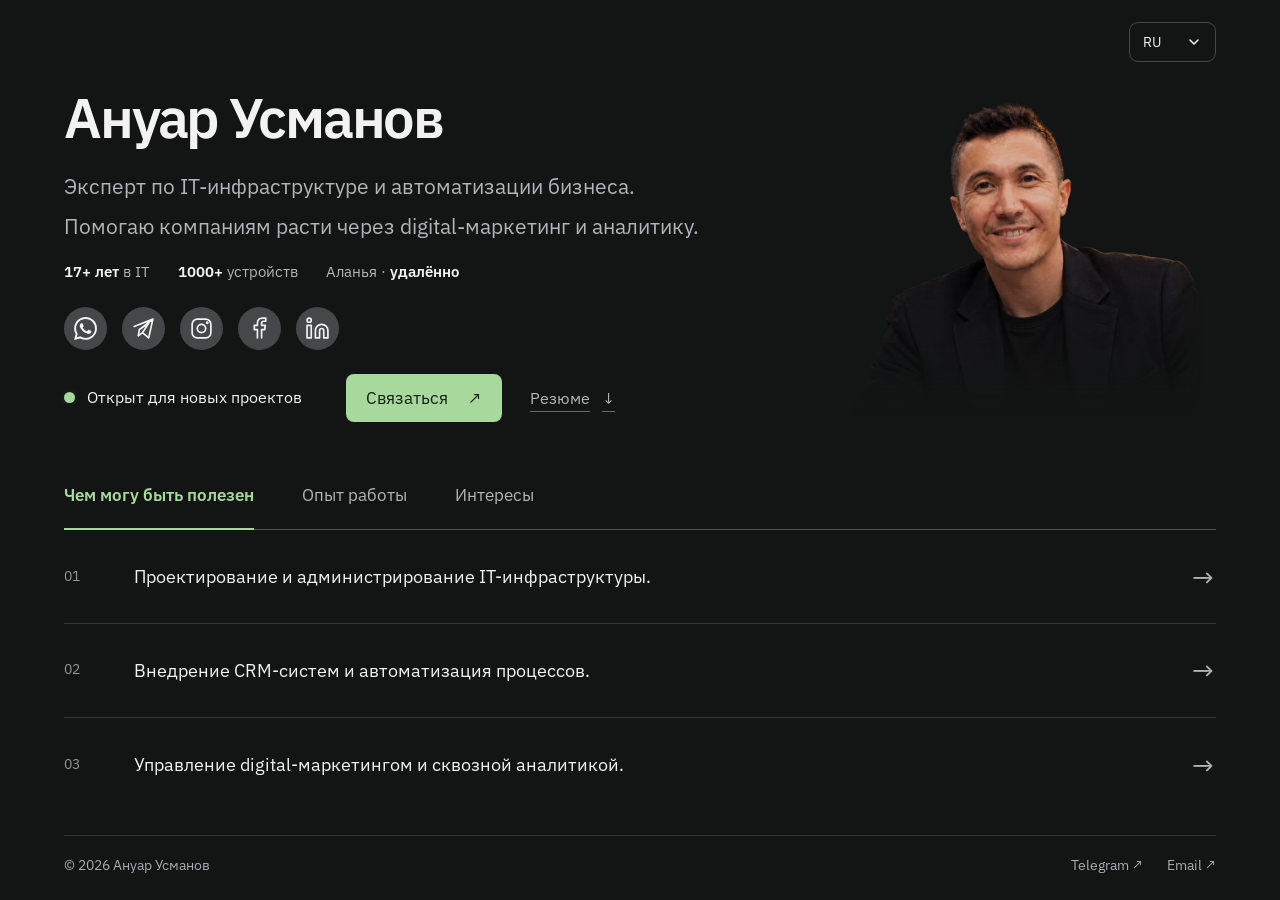
==== commit c231c5d9: "Факты для ИИ-ассистентов: работодатели, страна, LinkedIn Поиск, на который опираются ChatGPT, Perple" ====
--- a/index.html
+++ b/index.html
@@ -1,4 +1,4 @@
-<!doctype html><html lang="ru"><head><meta charset="utf-8"><meta name="viewport" content="width=device-width,initial-scale=1,viewport-fit=cover"><title>Ануар Усманов — IT-инфраструктура, CRM и digital-маркетинг</title><meta name="description" content="Администрирование IT-инфраструктуры, внедрение CRM и автоматизация бизнеса, digital-маркетинг и сквозная аналитика. Ануар Усманов — опыт в IT с 2006 года."><meta name="robots" content="index, follow"><meta name="theme-color" content="#131414"><meta name="color-scheme" content="dark"><link rel="canonical" href="https://www.usmanov.biz/"><link rel="alternate" hreflang="ru" href="https://www.usmanov.biz/"><link rel="alternate" hreflang="en" href="https://www.usmanov.biz/en.html"><link rel="alternate" hreflang="tr" href="https://www.usmanov.biz/tr.html"><link rel="alternate" hreflang="x-default" href="https://www.usmanov.biz/"><meta property="og:type" content="profile"><meta property="og:site_name" content="Anuar Usmanov"><meta property="og:title" content="Ануар Усманов — IT-инфраструктура, CRM и digital-маркетинг"><meta property="og:description" content="Администрирование IT-инфраструктуры, внедрение CRM и автоматизация бизнеса, digital-маркетинг и сквозная аналитика. Ануар Усманов — опыт в IT с 2006 года."><meta property="og:url" content="https://www.usmanov.biz/"><meta property="og:image" content="https://www.usmanov.biz/og-ru.jpg"><meta property="og:image:width" content="1200"><meta property="og:image:height" content="630"><meta property="og:image:type" content="image/jpeg"><meta property="og:image:alt" content="Ануар Усманов — эксперт по IT-инфраструктуре и автоматизации бизнеса"><meta property="og:locale" content="ru_RU"><meta name="twitter:card" content="summary_large_image"><meta name="twitter:image" content="https://www.usmanov.biz/og-ru.jpg"><meta name="twitter:title" content="Ануар Усманов — IT-инфраструктура, CRM и digital-маркетинг"><meta name="twitter:description" content="Администрирование IT-инфраструктуры, внедрение CRM и автоматизация бизнеса, digital-маркетинг и сквозная аналитика. Ануар Усманов — опыт в IT с 2006 года."><link rel="icon" href="/favicon.svg" type="image/svg+xml"><link rel="preload" href="/portrait-2026.webp" as="image"><link rel="preload" href="/fonts/plex-sans-600.woff2" as="font" type="font/woff2" crossorigin><link rel="preload" href="/fonts/plex-sans-400.woff2" as="font" type="font/woff2" crossorigin><link rel="stylesheet" href="/style.css"><script src="/app.js" defer></script><script type="application/ld+json">{"@context": "https://schema.org", "@graph": [{"@type": "Person", "@id": "https://www.usmanov.biz/#person", "name": "Ануар Усманов", "alternateName": "Anuar Usmanov", "url": "https://www.usmanov.biz/", "image": "https://www.usmanov.biz/portrait-2026.webp", "email": "rest.vip7@gmail.com", "sameAs": ["https://wa.me/905541892668", "https://t.me/anuar_usm", "https://www.instagram.com/anuar.usmanov", "https://www.facebook.com/anuar.usmanov.71"], "knowsAbout": ["IT infrastructure", "CRM", "Business automation", "Digital marketing", "Web analytics"]}, {"@type": "WebSite", "@id": "https://www.usmanov.biz/#website", "url": "https://www.usmanov.biz/", "name": "Anuar Usmanov", "inLanguage": ["ru", "en", "tr"]}, {"@type": "ProfilePage", "@id": "https://www.usmanov.biz/#webpage", "url": "https://www.usmanov.biz/", "name": "Ануар Усманов — IT-инфраструктура, CRM и digital-маркетинг", "description": "Администрирование IT-инфраструктуры, внедрение CRM и автоматизация бизнеса, digital-маркетинг и сквозная аналитика. Ануар Усманов — опыт в IT с 2006 года.", "inLanguage": "ru", "mainEntity": {"@id": "https://www.usmanov.biz/#person"}, "isPartOf": {"@id": "https://www.usmanov.biz/#website"}}]}</script></head>
-<body><a class="skip" href="#content">Перейти к содержимому</a><div class="site"><header class="hero"><details class="language"><summary aria-label="Язык сайта">RU<svg viewBox="0 0 16 16" aria-hidden="true"><path d="m4 6 4 4 4-4"/></svg></summary><nav aria-label="Язык сайта"><a href="/" lang="ru" hreflang="ru" aria-current="page">Русский</a><a href="/en.html" lang="en" hreflang="en">English</a><a href="/tr.html" lang="tr" hreflang="tr">Türkçe</a></nav></details><div class="hero-copy"><h1>Ануар Усманов</h1><div class="intro"><p>Эксперт по IT-инфраструктуре и автоматизации бизнеса.</p><p>Помогаю компаниям расти через digital-маркетинг и аналитику.</p></div><p class="facts"><span><b>17+ лет</b> в IT</span><span><b>1000+</b> устройств</span><span>Аланья · <b>удалённо</b></span></p><nav class="socials" aria-label="Social"><a href="https://wa.me/905541892668" target="_blank" rel="noopener noreferrer" aria-label="WhatsApp" title="WhatsApp"><svg viewBox="0 0 24 24" aria-hidden="true"><path d="M17.472 14.382c-.297-.149-1.758-.867-2.03-.967-.273-.099-.471-.148-.67.15-.197.297-.767.966-.94 1.164-.173.199-.347.223-.644.075-.297-.15-1.255-.463-2.39-1.475-.883-.788-1.48-1.761-1.653-2.059-.173-.297-.018-.458.13-.606.134-.133.298-.347.446-.52.149-.174.198-.298.298-.497.099-.198.05-.371-.025-.52-.075-.149-.669-1.612-.916-2.207-.242-.579-.487-.5-.669-.51-.173-.008-.371-.01-.57-.01-.198 0-.52.074-.792.372-.272.297-1.04 1.016-1.04 2.479 0 1.462 1.065 2.875 1.213 3.074.149.198 2.096 3.2 5.077 4.487.709.306 1.262.489 1.694.625.712.227 1.36.195 1.871.118.571-.085 1.758-.719 2.006-1.413.248-.694.248-1.289.173-1.413-.074-.124-.272-.198-.57-.347m-5.421 7.403h-.004a9.87 9.87 0 01-5.031-1.378l-.361-.214-3.741.982.998-3.648-.235-.374a9.86 9.86 0 01-1.51-5.26c.001-5.45 4.436-9.884 9.888-9.884 2.64 0 5.122 1.03 6.988 2.898a9.825 9.825 0 012.893 6.994c-.003 5.45-4.437 9.884-9.885 9.884m8.413-18.297A11.815 11.815 0 0012.05 0C5.495 0 .16 5.335.157 11.892c0 2.096.547 4.142 1.588 5.945L.057 24l6.305-1.654a11.882 11.882 0 005.683 1.448h.005c6.554 0 11.89-5.335 11.893-11.893a11.821 11.821 0 00-3.48-8.413Z"/></svg></a><a href="https://t.me/anuar_usm" target="_blank" rel="noopener noreferrer" aria-label="Telegram" title="Telegram"><svg viewBox="0 0 24 24" aria-hidden="true"><path d="m21 3-4 18-6-5-4 3 1-6L21 3ZM8 13l9-6-6 9M3 10l18-7"/></svg></a><a href="https://www.instagram.com/anuar.usmanov" target="_blank" rel="noopener noreferrer" aria-label="Instagram" title="Instagram"><svg viewBox="0 0 24 24" aria-hidden="true"><rect x="3" y="3" width="18" height="18" rx="5"/><circle cx="12" cy="12" r="4"/><circle cx="17.5" cy="6.5" r=".6"/></svg></a><a href="https://www.facebook.com/anuar.usmanov.71" target="_blank" rel="noopener noreferrer" aria-label="Facebook" title="Facebook"><svg viewBox="0 0 24 24" aria-hidden="true"><path d="M14 21v-8h3l.5-4H14V7c0-1 .5-2 2-2h2V2h-3c-3 0-5 2-5 5v2H7v4h3v8"/></svg></a></nav></div><div class="portrait"><img src="/portrait-2026.webp" alt="Ануар Усманов" width="900" height="900" fetchpriority="high" decoding="async"></div><div class="hero-bottom"><p class="availability"><span aria-hidden="true"></span>Открыт для новых проектов</p><div class="actions"><a class="primary" href="https://t.me/anuar_usm" data-dialog="contact">Связаться <span aria-hidden="true">↗</span></a><a class="resume-link" href="/anuar-usmanov-it.pdf" data-dialog="resume">Резюме <span aria-hidden="true">↓</span></a></div></div></header>
-<main id="content" tabindex="-1"><nav class="tabs" aria-label="Опыт работы"><a id="tab-services" class="tab" href="#services" aria-current="true">Чем могу быть полезен</a><a id="tab-experience" class="tab" href="#experience">Опыт работы</a><a id="tab-interests" class="tab" href="#interests">Интересы</a></nav><div class="panels"><section id="services" class="panel" aria-labelledby="tab-services"><h2 class="sr-only">Чем могу быть полезен</h2><div class="services"><a class="service-row" href="#experience-0"><span class="number">01</span><span>Проектирование и администрирование IT-инфраструктуры.</span><span class="arrow" aria-hidden="true">→</span></a><a class="service-row" href="#experience-1"><span class="number">02</span><span>Внедрение CRM-систем и автоматизация процессов.</span><span class="arrow" aria-hidden="true">→</span></a><a class="service-row" href="#experience-2"><span class="number">03</span><span>Управление digital-маркетингом и сквозной аналитикой.</span><span class="arrow" aria-hidden="true">→</span></a></div></section><section id="experience" class="panel" aria-labelledby="tab-experience"><h2 class="sr-only">Опыт работы</h2><div class="detail-stack"><article class="detail" id="experience-0" aria-labelledby="heading-experience-0"><span class="detail-index">01 / 03</span><h3 id="heading-experience-0">IT-инфраструктура</h3><p>В IT с 2006 года. Администрировал более 1000 устройств. Настраиваю серверы, сети, Active Directory, VPN, резервное копирование и безопасность.</p><p class="tags">Windows Server · Linux · MikroTik · Microsoft 365</p></article><article class="detail" id="experience-1" aria-labelledby="heading-experience-1"><span class="detail-index">02 / 03</span><h3 id="heading-experience-1">CRM и автоматизация</h3><p>Внедряю amoCRM, Bitrix24 и Kommo. Интегрирую сервисы, настраиваю мониторинг и поддержку пользователей. Готовлю документацию и инструкции для команд.</p><p class="tags">amoCRM · Bitrix24 · Kommo · Zabbix · Grafana</p></article><article class="detail" id="experience-2" aria-labelledby="heading-experience-2"><span class="detail-index">03 / 03</span><h3 id="heading-experience-2">Маркетинг и аналитика</h3><p>Реклама в Google Ads, Яндекс Директе, VK Ads и Meta Ads. Сквозная аналитика, GA4, Метрика, GTM и Conversion API. SEO, ретаргетинг и A/B-тесты.</p><p class="tags">Google Ads · Яндекс Директ · GA4 · GTM · SEO</p></article></div><div class="pager"><button type="button" data-step="-1" aria-label="Назад">←</button><div class="page-dots"><button type="button" class="page-dot" data-page="0" aria-label="IT-инфраструктура" aria-pressed="true">01</button><button type="button" class="page-dot" data-page="1" aria-label="CRM и автоматизация" aria-pressed="false">02</button><button type="button" class="page-dot" data-page="2" aria-label="Маркетинг и аналитика" aria-pressed="false">03</button></div><button type="button" data-step="1" aria-label="Далее">→</button></div></section><section id="interests" class="panel" aria-labelledby="tab-interests"><h2 class="sr-only">Интересы</h2><div class="detail-stack"><article class="detail" id="interests-0" aria-labelledby="heading-interests-0"><span class="detail-index">01 / 03</span><h3 id="heading-interests-0">Веб-разработка и ИИ</h3><p>Создаю сайты и дашборды с помощью ИИ. Применяю специализированные skills, адаптирую интерфейсы под разные экраны и развёртываю проекты на Vercel.</p><p class="tags">Сайты · Дашборды · AI · Vercel</p></article><article class="detail" id="interests-1" aria-labelledby="heading-interests-1"><span class="detail-index">02 / 03</span><h3 id="heading-interests-1">За пределами экрана</h3><p>Люблю пешие маршруты в горах, настольный теннис и пляжный волейбол. Есть спортивный разряд по настольному теннису.</p><p class="tags">Горы · Теннис · Волейбол</p></article><article class="detail" id="interests-2" aria-labelledby="heading-interests-2"><span class="detail-index">03 / 03</span><h3 id="heading-interests-2">Образование и языки</h3><p>ЕНУ им. Л. Н. Гумилёва, математическое компьютерное моделирование, 2009. Казахский — родной, русский — C2, турецкий — B2, английский — B1.</p><p class="tags">Windows Server · Веб-разработка · Vue.js</p></article></div><div class="pager"><button type="button" data-step="-1" aria-label="Назад">←</button><div class="page-dots"><button type="button" class="page-dot" data-page="0" aria-label="Веб-разработка и ИИ" aria-pressed="true">01</button><button type="button" class="page-dot" data-page="1" aria-label="За пределами экрана" aria-pressed="false">02</button><button type="button" class="page-dot" data-page="2" aria-label="Образование и языки" aria-pressed="false">03</button></div><button type="button" data-step="1" aria-label="Далее">→</button></div></section></div></main><footer><span>© 2026 Ануар Усманов</span><div><a href="https://t.me/anuar_usm" target="_blank" rel="noopener noreferrer">Telegram ↗</a><a href="mailto:rest.vip7@gmail.com">Email ↗</a></div></footer></div>
+<!doctype html><html lang="ru"><head><meta charset="utf-8"><meta name="google-site-verification" content="I8UnrMrZ70_LrFDPlSlUSrZZeyd5nvOUOzO_XbAydHg" /><script>document.documentElement.classList.add("js")</script><noscript><style>.panel[hidden],.detail[hidden]{display:block!important}</style></noscript><meta name="viewport" content="width=device-width,initial-scale=1,viewport-fit=cover"><title>Ануар Усманов — IT-инфраструктура, CRM и digital-маркетинг</title><meta name="description" content="Ануар Усманов — IT-специалист из Казахстана в Аланье (Турция). IT-инфраструктура, внедрение CRM, автоматизация бизнеса и digital-маркетинг. В IT с 2006 года."><meta name="robots" content="index, follow"><meta name="theme-color" content="#131414"><meta name="color-scheme" content="dark"><link rel="canonical" href="https://www.usmanov.biz/"><link rel="alternate" hreflang="ru" href="https://www.usmanov.biz/"><link rel="alternate" hreflang="en" href="https://www.usmanov.biz/en.html"><link rel="alternate" hreflang="tr" href="https://www.usmanov.biz/tr.html"><link rel="alternate" hreflang="x-default" href="https://www.usmanov.biz/"><meta property="og:type" content="profile"><meta property="og:site_name" content="Anuar Usmanov"><meta property="og:title" content="Ануар Усманов — IT-инфраструктура, CRM и digital-маркетинг"><meta property="og:description" content="Ануар Усманов — IT-специалист из Казахстана в Аланье (Турция). IT-инфраструктура, внедрение CRM, автоматизация бизнеса и digital-маркетинг. В IT с 2006 года."><meta property="og:url" content="https://www.usmanov.biz/"><meta property="og:image" content="https://www.usmanov.biz/og-ru.jpg"><meta property="og:image:width" content="1200"><meta property="og:image:height" content="630"><meta property="og:image:type" content="image/jpeg"><meta property="og:image:alt" content="Ануар Усманов — эксперт по IT-инфраструктуре и автоматизации бизнеса"><meta property="og:locale" content="ru_RU"><meta name="twitter:card" content="summary_large_image"><meta name="twitter:image" content="https://www.usmanov.biz/og-ru.jpg"><meta name="twitter:title" content="Ануар Усманов — IT-инфраструктура, CRM и digital-маркетинг"><meta name="twitter:description" content="Ануар Усманов — IT-специалист из Казахстана в Аланье (Турция). IT-инфраструктура, внедрение CRM, автоматизация бизнеса и digital-маркетинг. В IT с 2006 года."><link rel="icon" href="/favicon.ico" sizes="32x32"><link rel="icon" type="image/png" sizes="192x192" href="/icon-192.png"><link rel="apple-touch-icon" href="/apple-touch-icon.png"><link rel="preload" href="/portrait-2026.webp" as="image"><link rel="preload" href="/fonts/plex-sans-600.woff2" as="font" type="font/woff2" crossorigin><link rel="preload" href="/fonts/plex-sans-400.woff2" as="font" type="font/woff2" crossorigin><link rel="stylesheet" href="/style.css"><script src="/app.js" defer></script><script type="application/ld+json">{"@context": "https://schema.org", "@graph": [{"@type": "Person", "@id": "https://www.usmanov.biz/#person", "name": "Ануар Усманов", "alternateName": ["Anuar Usmanov", "Усманов Ануар", "Усманов Ануар Оразгалиевич", "Ануар Оразгалиевич Усманов"], "givenName": "Ануар", "additionalName": "Оразгалиевич", "familyName": "Усманов", "jobTitle": "IT-специалист: инфраструктура, CRM и digital-маркетинг", "description": "IT-специалист из Казахстана, живёт в Аланье (Турция). Администрирует IT-инфраструктуру, внедряет amoCRM, Bitrix24 и Kommo, ведёт digital-маркетинг и сквозную аналитику.", "disambiguatingDescription": "IT-специалист из Казахстана в Аланье (Турция); работал в «Самрук-Казына Девелопмент», Dynamics Technologies и АО «НАТ Казахстан».", "url": "https://www.usmanov.biz/", "image": "https://www.usmanov.biz/portrait-2026.webp", "email": "rest.vip7@gmail.com", "address": {"@type": "PostalAddress", "addressLocality": "Alanya", "addressRegion": "Antalya", "addressCountry": "TR"}, "nationality": {"@type": "Country", "name": "Kazakhstan"}, "knowsLanguage": ["kk", "ru", "tr", "en"], "alumniOf": [{"@type": "CollegeOrUniversity", "name": "Евразийский национальный университет имени Л. Н. Гумилёва", "alternateName": "L. N. Gumilyov Eurasian National University"}, {"@type": "Organization", "name": "ТОО «Самрук-Казына Девелопмент»", "alternateName": "Samruk-Kazyna Development"}, {"@type": "Organization", "name": "ТОО «Dynamics Technologies»", "alternateName": "Dynamics Technologies"}, {"@type": "Organization", "name": "АО «НАТ Казахстан»", "alternateName": "NAT Kazakhstan"}], "sameAs": ["https://wa.me/905541892668", "https://t.me/anuar_usm", "https://www.instagram.com/anuar.usmanov", "https://www.facebook.com/anuar.usmanov.71", "https://www.linkedin.com/in/usmanovbiz"], "knowsAbout": ["IT infrastructure", "CRM", "Business automation", "Digital marketing", "Web analytics", "amoCRM", "Bitrix24", "Kommo"]}, {"@type": "WebSite", "@id": "https://www.usmanov.biz/#website", "url": "https://www.usmanov.biz/", "name": "Anuar Usmanov", "inLanguage": ["ru", "en", "tr"]}, {"@type": "ProfilePage", "@id": "https://www.usmanov.biz/#webpage", "url": "https://www.usmanov.biz/", "name": "Ануар Усманов — IT-инфраструктура, CRM и digital-маркетинг", "description": "Ануар Усманов — IT-специалист из Казахстана в Аланье (Турция). IT-инфраструктура, внедрение CRM, автоматизация бизнеса и digital-маркетинг. В IT с 2006 года.", "inLanguage": "ru", "mainEntity": {"@id": "https://www.usmanov.biz/#person"}, "isPartOf": {"@id": "https://www.usmanov.biz/#website"}}]}</script></head>
+<body><a class="skip" href="#content">Перейти к содержимому</a><div class="site"><header class="hero"><details class="language"><summary aria-label="Язык сайта">RU<svg viewBox="0 0 16 16" aria-hidden="true"><path d="m4 6 4 4 4-4"/></svg></summary><nav aria-label="Язык сайта"><a href="/" lang="ru" hreflang="ru" aria-current="page">Русский</a><a href="/en.html" lang="en" hreflang="en">English</a><a href="/tr.html" lang="tr" hreflang="tr">Türkçe</a></nav></details><div class="hero-copy"><h1>Ануар Усманов</h1><div class="intro"><p>Эксперт по IT-инфраструктуре и автоматизации бизнеса.</p><p>Помогаю компаниям расти через digital-маркетинг и аналитику.</p></div><p class="facts"><span><b>17+ лет</b> в IT</span><span><b>1000+</b> устройств</span><span>Аланья · <b>удалённо</b></span></p><nav class="socials" aria-label="Social"><a href="https://wa.me/905541892668" target="_blank" rel="noopener noreferrer" aria-label="WhatsApp" title="WhatsApp"><svg viewBox="0 0 24 24" aria-hidden="true"><path d="M17.472 14.382c-.297-.149-1.758-.867-2.03-.967-.273-.099-.471-.148-.67.15-.197.297-.767.966-.94 1.164-.173.199-.347.223-.644.075-.297-.15-1.255-.463-2.39-1.475-.883-.788-1.48-1.761-1.653-2.059-.173-.297-.018-.458.13-.606.134-.133.298-.347.446-.52.149-.174.198-.298.298-.497.099-.198.05-.371-.025-.52-.075-.149-.669-1.612-.916-2.207-.242-.579-.487-.5-.669-.51-.173-.008-.371-.01-.57-.01-.198 0-.52.074-.792.372-.272.297-1.04 1.016-1.04 2.479 0 1.462 1.065 2.875 1.213 3.074.149.198 2.096 3.2 5.077 4.487.709.306 1.262.489 1.694.625.712.227 1.36.195 1.871.118.571-.085 1.758-.719 2.006-1.413.248-.694.248-1.289.173-1.413-.074-.124-.272-.198-.57-.347m-5.421 7.403h-.004a9.87 9.87 0 01-5.031-1.378l-.361-.214-3.741.982.998-3.648-.235-.374a9.86 9.86 0 01-1.51-5.26c.001-5.45 4.436-9.884 9.888-9.884 2.64 0 5.122 1.03 6.988 2.898a9.825 9.825 0 012.893 6.994c-.003 5.45-4.437 9.884-9.885 9.884m8.413-18.297A11.815 11.815 0 0012.05 0C5.495 0 .16 5.335.157 11.892c0 2.096.547 4.142 1.588 5.945L.057 24l6.305-1.654a11.882 11.882 0 005.683 1.448h.005c6.554 0 11.89-5.335 11.893-11.893a11.821 11.821 0 00-3.48-8.413Z"/></svg></a><a href="https://t.me/anuar_usm" target="_blank" rel="noopener noreferrer" aria-label="Telegram" title="Telegram"><svg viewBox="0 0 24 24" aria-hidden="true"><path d="m21 3-4 18-6-5-4 3 1-6L21 3ZM8 13l9-6-6 9M3 10l18-7"/></svg></a><a href="https://www.instagram.com/anuar.usmanov" target="_blank" rel="noopener noreferrer" aria-label="Instagram" title="Instagram"><svg viewBox="0 0 24 24" aria-hidden="true"><rect x="3" y="3" width="18" height="18" rx="5"/><circle cx="12" cy="12" r="4"/><circle cx="17.5" cy="6.5" r=".6"/></svg></a><a href="https://www.facebook.com/anuar.usmanov.71" target="_blank" rel="noopener noreferrer" aria-label="Facebook" title="Facebook"><svg viewBox="0 0 24 24" aria-hidden="true"><path d="M14 21v-8h3l.5-4H14V7c0-1 .5-2 2-2h2V2h-3c-3 0-5 2-5 5v2H7v4h3v8"/></svg></a><a href="https://www.linkedin.com/in/usmanovbiz" target="_blank" rel="noopener noreferrer" aria-label="LinkedIn" title="LinkedIn"><svg viewBox="0 0 24 24" aria-hidden="true"><path d="M16 8a6 6 0 0 1 6 6v7h-4v-7a2 2 0 0 0-4 0v7h-4v-7a6 6 0 0 1 6-6Z"/><rect x="2" y="9" width="4" height="12"/><circle cx="4" cy="4" r="2"/></svg></a></nav></div><div class="portrait"><img src="/portrait-2026.webp" alt="Ануар Усманов" width="900" height="900" fetchpriority="high" decoding="async"></div><div class="hero-bottom"><p class="availability"><span aria-hidden="true"></span>Открыт для новых проектов</p><div class="actions"><a class="primary" href="https://t.me/anuar_usm" data-dialog="contact">Связаться <span aria-hidden="true">↗</span></a><a class="resume-link" href="/anuar-usmanov-it.pdf" data-dialog="resume">Резюме <span aria-hidden="true">↓</span></a></div></div></header>
+<main id="content" tabindex="-1"><nav class="tabs" aria-label="Опыт работы"><a id="tab-services" class="tab" href="#services" aria-current="true">Чем могу быть полезен</a><a id="tab-experience" class="tab" href="#experience">Опыт работы</a><a id="tab-interests" class="tab" href="#interests">Интересы</a></nav><div class="panels"><section id="services" class="panel" aria-labelledby="tab-services"><h2 class="sr-only">Чем могу быть полезен</h2><div class="services"><a class="service-row" href="#experience-0"><span class="number">01</span><span>Проектирование и администрирование IT-инфраструктуры.</span><span class="arrow" aria-hidden="true">→</span></a><a class="service-row" href="#experience-1"><span class="number">02</span><span>Внедрение CRM-систем и автоматизация процессов.</span><span class="arrow" aria-hidden="true">→</span></a><a class="service-row" href="#experience-2"><span class="number">03</span><span>Управление digital-маркетингом и сквозной аналитикой.</span><span class="arrow" aria-hidden="true">→</span></a></div></section><section id="experience" class="panel" hidden aria-labelledby="tab-experience"><h2 class="sr-only">Опыт работы</h2><div class="detail-stack"><article class="detail" id="experience-0" aria-labelledby="heading-experience-0"><span class="detail-index">01 / 03</span><h3 id="heading-experience-0">IT-инфраструктура</h3><p>Настраиваю серверы, сети, Active Directory, VPN, резервное копирование и безопасность. Работал в «Самрук-Казына Девелопмент», Dynamics Technologies и АО «НАТ Казахстан».</p><p class="tags">Windows Server · Linux · MikroTik · Microsoft 365</p></article><article class="detail" id="experience-1" hidden aria-labelledby="heading-experience-1"><span class="detail-index">02 / 03</span><h3 id="heading-experience-1">CRM и автоматизация</h3><p>Внедряю amoCRM, Bitrix24 и Kommo. Интегрирую сервисы, настраиваю мониторинг и поддержку пользователей. Готовлю документацию и инструкции для команд.</p><p class="tags">amoCRM · Bitrix24 · Kommo · Zabbix · Grafana</p></article><article class="detail" id="experience-2" hidden aria-labelledby="heading-experience-2"><span class="detail-index">03 / 03</span><h3 id="heading-experience-2">Маркетинг и аналитика</h3><p>Реклама в Google Ads, Яндекс Директе, VK Ads и Meta Ads. Сквозная аналитика, GA4, Метрика, GTM и Conversion API. SEO, ретаргетинг и A/B-тесты.</p><p class="tags">Google Ads · Яндекс Директ · GA4 · GTM · SEO</p></article></div><div class="pager"><button type="button" data-step="-1" aria-label="Назад">←</button><div class="page-dots"><button type="button" class="page-dot" data-page="0" aria-label="IT-инфраструктура" aria-pressed="true">01</button><button type="button" class="page-dot" data-page="1" aria-label="CRM и автоматизация" aria-pressed="false">02</button><button type="button" class="page-dot" data-page="2" aria-label="Маркетинг и аналитика" aria-pressed="false">03</button></div><button type="button" data-step="1" aria-label="Далее">→</button></div></section><section id="interests" class="panel" hidden aria-labelledby="tab-interests"><h2 class="sr-only">Интересы</h2><div class="detail-stack"><article class="detail" id="interests-0" aria-labelledby="heading-interests-0"><span class="detail-index">01 / 03</span><h3 id="heading-interests-0">Веб-разработка и ИИ</h3><p>Создаю сайты и дашборды с помощью ИИ. Применяю специализированные skills, адаптирую интерфейсы под разные экраны и развёртываю проекты на Vercel.</p><p class="tags">Сайты · Дашборды · AI · Vercel</p></article><article class="detail" id="interests-1" hidden aria-labelledby="heading-interests-1"><span class="detail-index">02 / 03</span><h3 id="heading-interests-1">За пределами экрана</h3><p>Люблю пешие маршруты в горах, настольный теннис и пляжный волейбол. Есть спортивный разряд по настольному теннису.</p><p class="tags">Горы · Теннис · Волейбол</p></article><article class="detail" id="interests-2" hidden aria-labelledby="heading-interests-2"><span class="detail-index">03 / 03</span><h3 id="heading-interests-2">Образование и языки</h3><p>ЕНУ им. Л. Н. Гумилёва, математическое компьютерное моделирование, 2009. Казахский — родной, русский — C2, турецкий — B2, английский — B1.</p><p class="tags">Казахский · Русский · Турецкий · Английский</p></article></div><div class="pager"><button type="button" data-step="-1" aria-label="Назад">←</button><div class="page-dots"><button type="button" class="page-dot" data-page="0" aria-label="Веб-разработка и ИИ" aria-pressed="true">01</button><button type="button" class="page-dot" data-page="1" aria-label="За пределами экрана" aria-pressed="false">02</button><button type="button" class="page-dot" data-page="2" aria-label="Образование и языки" aria-pressed="false">03</button></div><button type="button" data-step="1" aria-label="Далее">→</button></div></section></div></main><footer><span>© 2026 Ануар Усманов</span><div><a href="https://t.me/anuar_usm" target="_blank" rel="noopener noreferrer">Telegram ↗</a><a href="mailto:rest.vip7@gmail.com">Email ↗</a></div></footer></div>
 <dialog id="contact" aria-labelledby="contact-title"><button class="close" aria-label="Закрыть">×</button><h2 id="contact-title">Обсудим вашу задачу</h2><p>Напишите о проекте, задачах и сроках — обсудим, чем я могу помочь.</p><a class="dialog-link" href="https://t.me/anuar_usm" target="_blank" rel="noopener noreferrer"><span>Telegram<small>@anuar_usm</small></span>↗</a><a class="dialog-link" href="https://wa.me/905541892668" target="_blank" rel="noopener noreferrer"><span>WhatsApp<small>+90 554 189 26 68</small></span>↗</a><a class="dialog-link" href="mailto:rest.vip7@gmail.com"><span>Email<small>rest.vip7@gmail.com</small></span>↗</a></dialog><dialog id="resume" aria-labelledby="resume-title"><button class="close" aria-label="Закрыть">×</button><h2 id="resume-title">Опыт в деталях</h2><p>Выберите направление. Резюме на русском языке.</p><a class="dialog-link" href="/anuar-usmanov-it.pdf" download><span>Системный администратор<small>Февраль 2025 · PDF</small></span>↓</a><a class="dialog-link" href="/anuar-usmanov-digital.pdf" download><span>Трафик-менеджер<small>Март 2025 · PDF</small></span>↓</a></dialog><script>(function(m,e,t,r,i,k,a){m[i]=m[i]||function(){(m[i].a=m[i].a||[]).push(arguments)};m[i].l=1*new Date();for(var j=0;j<document.scripts.length;j++){if(document.scripts[j].src===r){return}}k=e.createElement(t),a=e.getElementsByTagName(t)[0],k.async=1,k.src=r,a.parentNode.insertBefore(k,a)})(window,document,"script","https://mc.yandex.ru/metrika/tag.js","ym");ym(94920743,"init",{clickmap:true,trackLinks:true,accurateTrackBounce:true})</script><noscript><div><img src="https://mc.yandex.ru/watch/94920743" style="position:absolute;left:-9999px" alt=""></div></noscript></body></html>
--- a/style.css
+++ b/style.css
@@ -30,13 +30,13 @@
 
 /* Все три карточки сразу, когда экран это позволяет. Пролистывать по одной
    при половине пустого экрана — терять и время читателя, и аргументы. */
-@media(min-width:1100px) and (min-height:720px){
+@media(min-width:1152px) and (min-height:720px){
   .js .detail[hidden]{display:block}
   .detail-stack{
     display:grid;grid-template-columns:repeat(3,minmax(0,1fr));
     gap:0 40px;align-items:start;
   }
-  .detail{padding-top:0}
+  .detail{padding-top:20px}
   .js .pager{display:none}
 }
 
